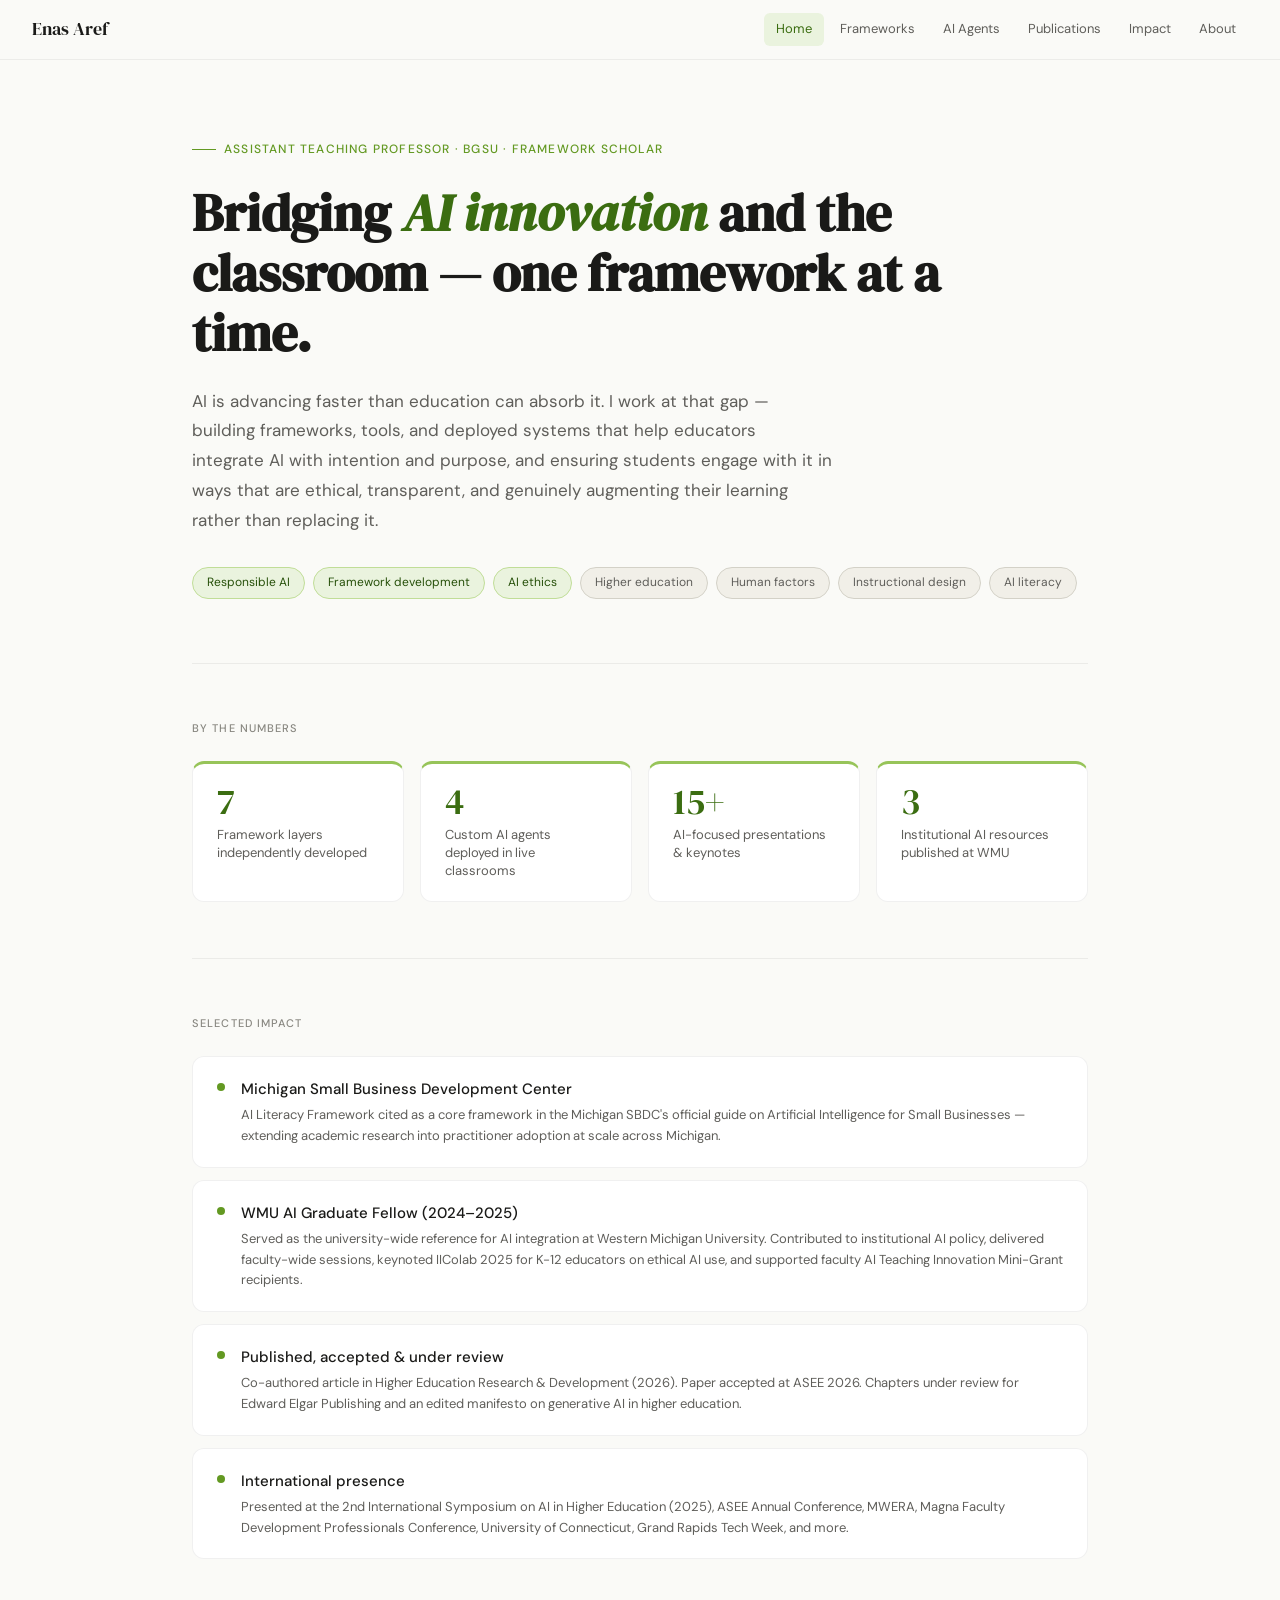
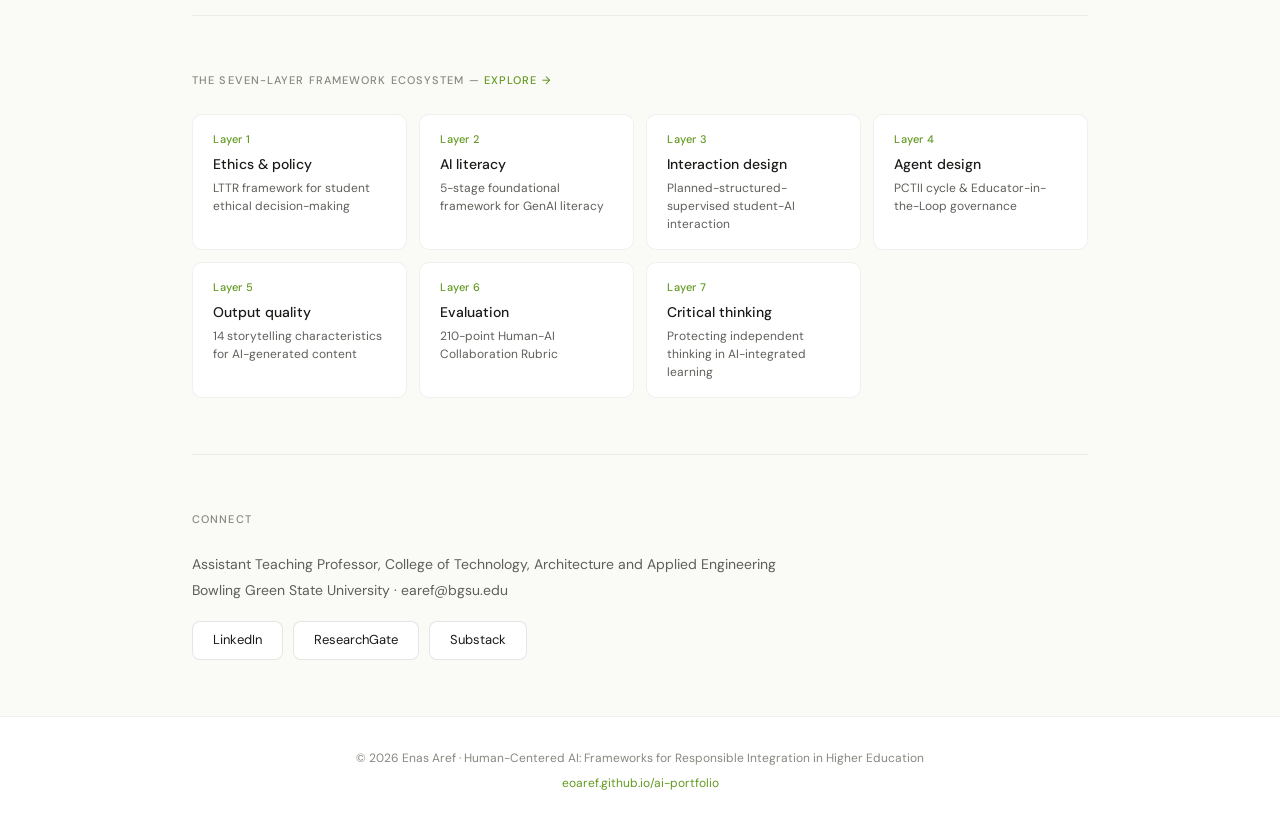
==== index.html @ 0cce931d "Add files via upload" ====
<!DOCTYPE html>
<html lang="en">
<head>
<meta charset="UTF-8">
<meta name="viewport" content="width=device-width, initial-scale=1.0">
<title>Enas Aref — Human-Centered AI in Higher Education</title>
<link href="https://fonts.googleapis.com/css2?family=DM+Serif+Display:ital@0;1&family=DM+Sans:wght@300;400;500&display=swap" rel="stylesheet">
<style>
  :root {
    --green-50: #EAF3DE;
    --green-100: #C0DD97;
    --green-200: #97C459;
    --green-400: #639922;
    --green-600: #3B6D11;
    --green-800: #27500A;
    --grey-50: #F1EFE8;
    --grey-100: #D3D1C7;
    --grey-200: #B4B2A9;
    --grey-400: #888780;
    --grey-600: #5F5E5A;
    --grey-800: #444441;
    --grey-900: #2C2C2A;
    --white: #ffffff;
    --off-white: #FAFAF7;
    --text-primary: #1a1a18;
    --text-secondary: #5F5E5A;
    --text-muted: #888780;
    --border: rgba(0,0,0,0.1);
    --border-light: rgba(0,0,0,0.06);
  }

  * { box-sizing: border-box; margin: 0; padding: 0; }

  html { scroll-behavior: smooth; }

  body {
    font-family: 'DM Sans', sans-serif;
    font-weight: 400;
    color: var(--text-primary);
    background: var(--off-white);
    line-height: 1.6;
  }

  /* ── NAV ── */
  nav {
    position: fixed; top: 0; left: 0; right: 0; z-index: 100;
    background: rgba(250,250,247,0.92);
    backdrop-filter: blur(12px);
    border-bottom: 1px solid var(--border-light);
    padding: 0 2rem;
    height: 60px;
    display: flex; align-items: center; justify-content: space-between;
  }
  .nav-brand { font-family: 'DM Serif Display', serif; font-size: 18px; color: var(--text-primary); text-decoration: none; }
  .nav-links { display: flex; gap: 0.25rem; }
  .nav-links a {
    font-size: 13px; font-weight: 400; color: var(--text-secondary);
    text-decoration: none; padding: 6px 12px; border-radius: 6px;
    transition: all 0.2s;
  }
  .nav-links a:hover, .nav-links a.active { color: var(--green-600); background: var(--green-50); }
  .nav-hamburger { display: none; cursor: pointer; flex-direction: column; gap: 4px; }
  .nav-hamburger span { width: 22px; height: 1.5px; background: var(--text-primary); transition: all 0.3s; }

  /* ── PAGE SYSTEM ── */
  .page { display: none; padding-top: 60px; min-height: 100vh; }
  .page.active { display: block; }
  .container { max-width: 960px; margin: 0 auto; padding: 0 2rem; }

  /* ── HOME ── */
  .hero {
    padding: 5rem 0 4rem;
    border-bottom: 1px solid var(--border-light);
  }
  .hero-eyebrow {
    font-size: 12px; font-weight: 500; letter-spacing: 0.1em;
    text-transform: uppercase; color: var(--green-400);
    margin-bottom: 1.5rem;
    display: flex; align-items: center; gap: 8px;
  }
  .hero-eyebrow::before {
    content: ''; display: block; width: 24px; height: 1px; background: var(--green-400);
  }
  .hero-title {
    font-family: 'DM Serif Display', serif;
    font-size: clamp(32px, 5vw, 52px);
    line-height: 1.15;
    color: var(--text-primary);
    max-width: 760px;
    margin-bottom: 1.5rem;
  }
  .hero-title em { font-style: italic; color: var(--green-600); }
  .hero-body {
    font-size: 17px; color: var(--text-secondary); line-height: 1.75;
    max-width: 640px; margin-bottom: 2rem;
  }
  .tag-row { display: flex; gap: 8px; flex-wrap: wrap; }
  .tag {
    font-size: 12px; padding: 5px 14px; border-radius: 20px;
    font-weight: 400;
  }
  .tag-green { background: var(--green-50); color: var(--green-800); border: 1px solid var(--green-100); }
  .tag-grey { background: var(--grey-50); color: var(--grey-600); border: 1px solid var(--grey-100); }

  /* Stats */
  .stats-section { padding: 3.5rem 0; border-bottom: 1px solid var(--border-light); }
  .section-label {
    font-size: 11px; font-weight: 500; letter-spacing: 0.1em;
    text-transform: uppercase; color: var(--text-muted); margin-bottom: 1.5rem;
  }
  .stat-grid { display: grid; grid-template-columns: repeat(4, 1fr); gap: 16px; }
  .stat-card {
    background: var(--white); border: 1px solid var(--border-light);
    border-radius: 12px; padding: 1.25rem 1.5rem;
    border-top: 3px solid var(--green-200);
  }
  .stat-num {
    font-family: 'DM Serif Display', serif;
    font-size: 36px; color: var(--green-600); line-height: 1; margin-bottom: 6px;
  }
  .stat-label { font-size: 13px; color: var(--text-secondary); line-height: 1.4; }

  /* Impact */
  .impact-section { padding: 3.5rem 0; border-bottom: 1px solid var(--border-light); }
  .impact-grid { display: flex; flex-direction: column; gap: 12px; }
  .impact-item {
    background: var(--white); border: 1px solid var(--border-light);
    border-radius: 12px; padding: 1.25rem 1.5rem;
    display: flex; gap: 16px; align-items: flex-start;
    transition: border-color 0.2s;
  }
  .impact-item:hover { border-color: var(--green-100); }
  .impact-marker {
    width: 8px; height: 8px; border-radius: 50%;
    background: var(--green-400); margin-top: 6px; flex-shrink: 0;
  }
  .impact-title { font-size: 15px; font-weight: 500; margin-bottom: 4px; }
  .impact-desc { font-size: 13px; color: var(--text-secondary); line-height: 1.6; }

  /* Seven layers preview */
  .layers-section { padding: 3.5rem 0; border-bottom: 1px solid var(--border-light); }
  .layers-grid { display: grid; grid-template-columns: repeat(auto-fit, minmax(180px, 1fr)); gap: 12px; }
  .layer-card {
    background: var(--white); border: 1px solid var(--border-light);
    border-radius: 10px; padding: 1rem 1.25rem;
    cursor: pointer; transition: all 0.2s;
  }
  .layer-card:hover { border-color: var(--green-200); background: var(--green-50); }
  .layer-num { font-size: 11px; font-weight: 500; color: var(--green-400); margin-bottom: 4px; letter-spacing: 0.05em; }
  .layer-name { font-size: 14px; font-weight: 500; color: var(--text-primary); margin-bottom: 4px; }
  .layer-desc { font-size: 12px; color: var(--text-secondary); line-height: 1.5; }

  /* Connect */
  .connect-section { padding: 3.5rem 0; }
  .connect-links { display: flex; gap: 10px; flex-wrap: wrap; margin-top: 1.25rem; }
  .connect-btn {
    font-size: 13px; padding: 8px 20px;
    border: 1px solid var(--border);
    border-radius: 8px; color: var(--text-primary);
    text-decoration: none; transition: all 0.2s;
    background: var(--white);
  }
  .connect-btn:hover { border-color: var(--green-400); color: var(--green-600); background: var(--green-50); }

  /* ── FRAMEWORKS ── */
  .page-header { padding: 4rem 0 3rem; border-bottom: 1px solid var(--border-light); }
  .page-header-eyebrow {
    font-size: 12px; font-weight: 500; letter-spacing: 0.1em;
    text-transform: uppercase; color: var(--green-400); margin-bottom: 1rem;
  }
  .page-header-title {
    font-family: 'DM Serif Display', serif;
    font-size: clamp(28px, 4vw, 42px); line-height: 1.2;
    max-width: 640px; margin-bottom: 1rem;
  }
  .page-header-body { font-size: 16px; color: var(--text-secondary); line-height: 1.7; max-width: 600px; }

  .framework-section { padding: 3rem 0; border-bottom: 1px solid var(--border-light); }
  .framework-title {
    font-family: 'DM Serif Display', serif;
    font-size: 24px; margin-bottom: 0.5rem; color: var(--text-primary);
  }
  .framework-subtitle { font-size: 13px; color: var(--green-400); font-weight: 500; margin-bottom: 1rem; letter-spacing: 0.05em; text-transform: uppercase; }
  .framework-body { font-size: 15px; color: var(--text-secondary); line-height: 1.75; margin-bottom: 1.5rem; max-width: 680px; }

  .lttr-grid { display: grid; grid-template-columns: repeat(4, 1fr); gap: 12px; margin: 1.5rem 0; }
  .lttr-card {
    background: var(--white); border: 1px solid var(--border-light);
    border-radius: 10px; padding: 1.25rem;
    border-top: 3px solid var(--green-200);
  }
  .lttr-letter { font-family: 'DM Serif Display', serif; font-size: 32px; color: var(--green-600); line-height: 1; margin-bottom: 6px; }
  .lttr-word { font-size: 14px; font-weight: 500; margin-bottom: 6px; }
  .lttr-desc { font-size: 12px; color: var(--text-secondary); line-height: 1.5; }

  .stages-list { display: flex; flex-direction: column; gap: 10px; margin: 1.5rem 0; }
  .stage-item {
    display: flex; gap: 16px; align-items: flex-start;
    padding: 1rem 1.25rem; background: var(--white);
    border: 1px solid var(--border-light); border-radius: 10px;
  }
  .stage-num {
    width: 28px; height: 28px; border-radius: 50%;
    background: var(--green-50); color: var(--green-600);
    font-size: 13px; font-weight: 500;
    display: flex; align-items: center; justify-content: center;
    flex-shrink: 0;
  }
  .stage-content { flex: 1; }
  .stage-name { font-size: 14px; font-weight: 500; margin-bottom: 3px; }
  .stage-desc { font-size: 13px; color: var(--text-secondary); line-height: 1.5; }

  .sez-box {
    background: var(--green-50); border: 1px solid var(--green-100);
    border-radius: 12px; padding: 1.5rem; margin: 1.5rem 0;
  }
  .sez-box p { font-size: 15px; color: var(--green-800); line-height: 1.7; }

  .pillars-grid { display: grid; grid-template-columns: repeat(auto-fit, minmax(200px, 1fr)); gap: 12px; margin: 1.5rem 0; }
  .pillar-card {
    background: var(--white); border: 1px solid var(--border-light);
    border-radius: 10px; padding: 1.25rem;
  }
  .pillar-num-badge {
    display: inline-block; font-size: 11px; font-weight: 500;
    background: var(--green-50); color: var(--green-600);
    padding: 3px 10px; border-radius: 20px; margin-bottom: 8px;
  }
  .pillar-name { font-size: 14px; font-weight: 500; margin-bottom: 4px; }
  .pillar-desc { font-size: 12px; color: var(--text-secondary); line-height: 1.5; }

  /* ── AI AGENTS ── */
  .agents-grid { display: flex; flex-direction: column; gap: 20px; padding: 3rem 0; }
  .agent-card {
    background: var(--white); border: 1px solid var(--border-light);
    border-radius: 16px; padding: 2rem;
    display: grid; grid-template-columns: 1fr 2fr; gap: 2rem;
    transition: border-color 0.2s;
  }
  .agent-card:hover { border-color: var(--green-200); }
  .agent-left { }
  .agent-icon {
    width: 52px; height: 52px; border-radius: 14px;
    background: var(--green-50); border: 1px solid var(--green-100);
    display: flex; align-items: center; justify-content: center;
    margin-bottom: 1rem;
    font-size: 22px;
  }
  .agent-name { font-family: 'DM Serif Display', serif; font-size: 20px; margin-bottom: 4px; }
  .agent-tag {
    display: inline-block; font-size: 11px; font-weight: 500;
    background: var(--green-50); color: var(--green-600);
    padding: 3px 10px; border-radius: 20px;
    border: 1px solid var(--green-100);
  }
  .agent-right { }
  .agent-purpose { font-size: 15px; color: var(--text-secondary); line-height: 1.7; margin-bottom: 1rem; }
  .agent-meta { display: flex; gap: 1.5rem; }
  .agent-meta-item { }
  .agent-meta-label { font-size: 11px; font-weight: 500; text-transform: uppercase; letter-spacing: 0.08em; color: var(--text-muted); margin-bottom: 2px; }
  .agent-meta-value { font-size: 13px; color: var(--text-primary); }

  /* ── PUBLICATIONS ── */
  .pub-section { padding: 2.5rem 0; border-bottom: 1px solid var(--border-light); }
  .pub-section-title {
    font-size: 13px; font-weight: 500; text-transform: uppercase;
    letter-spacing: 0.08em; color: var(--green-400); margin-bottom: 1.25rem;
    display: flex; align-items: center; gap: 8px;
  }
  .pub-section-title::after { content: ''; flex: 1; height: 1px; background: var(--border-light); }
  .pub-list { display: flex; flex-direction: column; gap: 14px; }
  .pub-item {
    background: var(--white); border: 1px solid var(--border-light);
    border-radius: 10px; padding: 1.25rem 1.5rem;
  }
  .pub-title { font-size: 15px; font-weight: 500; margin-bottom: 4px; color: var(--text-primary); }
  .pub-venue { font-size: 13px; color: var(--green-600); margin-bottom: 4px; }
  .pub-meta { font-size: 12px; color: var(--text-muted); }
  .pub-badge {
    display: inline-block; font-size: 11px; padding: 2px 8px;
    border-radius: 4px; margin-left: 8px; font-weight: 500;
  }
  .badge-published { background: var(--green-50); color: var(--green-600); }
  .badge-review { background: #FEF3C7; color: #92400E; }
  .badge-accepted { background: #DBEAFE; color: #1E40AF; }
  .badge-press { background: #F3E8FF; color: #6B21A8; }

  .pres-list { display: flex; flex-direction: column; gap: 10px; }
  .pres-item {
    padding: 1rem 1.25rem; background: var(--white);
    border: 1px solid var(--border-light); border-radius: 10px;
    display: flex; gap: 12px; align-items: flex-start;
  }
  .pres-year {
    font-size: 12px; font-weight: 500; color: var(--green-400);
    min-width: 36px; margin-top: 2px;
  }
  .pres-content { flex: 1; }
  .pres-title { font-size: 14px; font-weight: 500; margin-bottom: 2px; }
  .pres-venue { font-size: 12px; color: var(--text-muted); }
  .pres-type {
    display: inline-block; font-size: 10px; padding: 2px 6px;
    border-radius: 4px; background: var(--grey-50);
    color: var(--grey-600); margin-left: 6px; font-weight: 500;
    vertical-align: middle;
  }

  /* ── IMPACT ── */
  .impact-page-section { padding: 3rem 0; border-bottom: 1px solid var(--border-light); }
  .impact-highlight {
    background: var(--white); border: 1px solid var(--border-light);
    border-radius: 16px; padding: 2rem; margin-bottom: 1rem;
  }
  .impact-highlight-label {
    font-size: 11px; font-weight: 500; text-transform: uppercase;
    letter-spacing: 0.08em; color: var(--green-400); margin-bottom: 0.75rem;
  }
  .impact-highlight-title {
    font-family: 'DM Serif Display', serif; font-size: 22px; margin-bottom: 0.75rem;
  }
  .impact-highlight-body { font-size: 15px; color: var(--text-secondary); line-height: 1.7; }
  .resource-list { display: flex; flex-direction: column; gap: 10px; }
  .resource-item {
    padding: 1rem 1.25rem; background: var(--white);
    border: 1px solid var(--border-light); border-radius: 10px;
  }
  .resource-title { font-size: 14px; font-weight: 500; margin-bottom: 3px; }
  .resource-desc { font-size: 13px; color: var(--text-secondary); }
  .resource-link { font-size: 12px; color: var(--green-600); text-decoration: none; }
  .resource-link:hover { text-decoration: underline; }

  /* ── ABOUT ── */
  .about-grid { display: grid; grid-template-columns: 1fr 2fr; gap: 3rem; padding: 3rem 0; }
  .about-left { }
  .about-avatar {
    width: 120px; height: 120px; border-radius: 50%;
    background: var(--green-50); border: 2px solid var(--green-100);
    display: flex; align-items: center; justify-content: center;
    font-family: 'DM Serif Display', serif; font-size: 36px;
    color: var(--green-600); margin-bottom: 1.25rem;
  }
  .about-name { font-family: 'DM Serif Display', serif; font-size: 22px; margin-bottom: 4px; }
  .about-role { font-size: 13px; color: var(--text-secondary); line-height: 1.5; margin-bottom: 1rem; }
  .about-contact { display: flex; flex-direction: column; gap: 6px; }
  .about-contact a { font-size: 13px; color: var(--green-600); text-decoration: none; }
  .about-contact a:hover { text-decoration: underline; }
  .about-right { }
  .about-section-title {
    font-size: 13px; font-weight: 500; text-transform: uppercase;
    letter-spacing: 0.08em; color: var(--text-muted); margin-bottom: 0.75rem; margin-top: 1.5rem;
  }
  .about-section-title:first-child { margin-top: 0; }
  .about-body { font-size: 15px; color: var(--text-secondary); line-height: 1.75; margin-bottom: 0.75rem; }
  .cred-list { display: flex; flex-direction: column; gap: 8px; }
  .cred-item {
    display: flex; gap: 10px; padding: 0.75rem 1rem;
    background: var(--white); border: 1px solid var(--border-light);
    border-radius: 8px; align-items: center;
  }
  .cred-dot { width: 6px; height: 6px; border-radius: 50%; background: var(--green-400); flex-shrink: 0; }
  .cred-text { font-size: 13px; color: var(--text-primary); }

  /* ── FOOTER ── */
  footer {
    border-top: 1px solid var(--border-light);
    padding: 2rem;
    text-align: center;
    font-size: 12px; color: var(--text-muted);
    background: var(--white);
  }

  /* ── RESPONSIVE ── */
  @media (max-width: 768px) {
    .nav-links { display: none; }
    .nav-links.open { display: flex; flex-direction: column; position: fixed; top: 60px; left: 0; right: 0; background: var(--off-white); border-bottom: 1px solid var(--border); padding: 1rem; gap: 4px; z-index: 99; }
    .nav-hamburger { display: flex; }
    .stat-grid { grid-template-columns: repeat(2, 1fr); }
    .lttr-grid { grid-template-columns: repeat(2, 1fr); }
    .agent-card { grid-template-columns: 1fr; gap: 1rem; }
    .about-grid { grid-template-columns: 1fr; gap: 2rem; }
  }

  /* ── ANIMATIONS ── */
  @keyframes fadeUp {
    from { opacity: 0; transform: translateY(16px); }
    to { opacity: 1; transform: translateY(0); }
  }
  .page.active .container > * {
    animation: fadeUp 0.4s ease forwards;
  }
</style>
</head>
<body>

<nav>
  <a class="nav-brand" href="#" onclick="showPage('home')">Enas Aref</a>
  <div class="nav-links" id="navLinks">
    <a href="#" onclick="showPage('home')" class="active" id="nav-home">Home</a>
    <a href="#" onclick="showPage('frameworks')" id="nav-frameworks">Frameworks</a>
    <a href="#" onclick="showPage('agents')" id="nav-agents">AI Agents</a>
    <a href="#" onclick="showPage('publications')" id="nav-publications">Publications</a>
    <a href="#" onclick="showPage('impact')" id="nav-impact">Impact</a>
    <a href="#" onclick="showPage('about')" id="nav-about">About</a>
  </div>
  <div class="nav-hamburger" id="hamburger" onclick="toggleMenu()">
    <span></span><span></span><span></span>
  </div>
</nav>

<!-- ════════════════ HOME ════════════════ -->
<div class="page active" id="page-home">
  <div class="container">
    <div class="hero">
      <div class="hero-eyebrow">Assistant Teaching Professor · BGSU · Framework Scholar</div>
      <h1 class="hero-title">
        Bridging <em>AI innovation</em> and the classroom — one framework at a time.
      </h1>
      <p class="hero-body">AI is advancing faster than education can absorb it. I work at that gap — building frameworks, tools, and deployed systems that help educators integrate AI with intention and purpose, and ensuring students engage with it in ways that are ethical, transparent, and genuinely augmenting their learning rather than replacing it.</p>
      <div class="tag-row">
        <span class="tag tag-green">Responsible AI</span>
        <span class="tag tag-green">Framework development</span>
        <span class="tag tag-green">AI ethics</span>
        <span class="tag tag-grey">Higher education</span>
        <span class="tag tag-grey">Human factors</span>
        <span class="tag tag-grey">Instructional design</span>
        <span class="tag tag-grey">AI literacy</span>
      </div>
    </div>

    <div class="stats-section">
      <div class="section-label">By the numbers</div>
      <div class="stat-grid">
        <div class="stat-card">
          <div class="stat-num">7</div>
          <div class="stat-label">Framework layers independently developed</div>
        </div>
        <div class="stat-card">
          <div class="stat-num">4</div>
          <div class="stat-label">Custom AI agents deployed in live classrooms</div>
        </div>
        <div class="stat-card">
          <div class="stat-num">15+</div>
          <div class="stat-label">AI-focused presentations & keynotes</div>
        </div>
        <div class="stat-card">
          <div class="stat-num">3</div>
          <div class="stat-label">Institutional AI resources published at WMU</div>
        </div>
      </div>
    </div>

    <div class="impact-section">
      <div class="section-label">Selected impact</div>
      <div class="impact-grid">
        <div class="impact-item">
          <div class="impact-marker"></div>
          <div>
            <div class="impact-title">Michigan Small Business Development Center</div>
            <div class="impact-desc">AI Literacy Framework cited as a core framework in the Michigan SBDC's official guide on Artificial Intelligence for Small Businesses — extending academic research into practitioner adoption at scale across Michigan.</div>
          </div>
        </div>
        <div class="impact-item">
          <div class="impact-marker"></div>
          <div>
            <div class="impact-title">WMU AI Graduate Fellow (2024–2025)</div>
            <div class="impact-desc">Served as the university-wide reference for AI integration at Western Michigan University. Contributed to institutional AI policy, delivered faculty-wide sessions, keynoted IIColab 2025 for K-12 educators on ethical AI use, and supported faculty AI Teaching Innovation Mini-Grant recipients.</div>
          </div>
        </div>
        <div class="impact-item">
          <div class="impact-marker"></div>
          <div>
            <div class="impact-title">Published, accepted & under review</div>
            <div class="impact-desc">Co-authored article in Higher Education Research & Development (2026). Paper accepted at ASEE 2026. Chapters under review for Edward Elgar Publishing and an edited manifesto on generative AI in higher education.</div>
          </div>
        </div>
        <div class="impact-item">
          <div class="impact-marker"></div>
          <div>
            <div class="impact-title">International presence</div>
            <div class="impact-desc">Presented at the 2nd International Symposium on AI in Higher Education (2025), ASEE Annual Conference, MWERA, Magna Faculty Development Professionals Conference, University of Connecticut, Grand Rapids Tech Week, and more.</div>
          </div>
        </div>
      </div>
    </div>

    <div class="layers-section">
      <div class="section-label">The seven-layer framework ecosystem — <a href="#" onclick="showPage('frameworks')" style="color:var(--green-400);text-decoration:none;">explore →</a></div>
      <div class="layers-grid">
        <div class="layer-card" onclick="showPage('frameworks')">
          <div class="layer-num">Layer 1</div>
          <div class="layer-name">Ethics & policy</div>
          <div class="layer-desc">LTTR framework for student ethical decision-making</div>
        </div>
        <div class="layer-card" onclick="showPage('frameworks')">
          <div class="layer-num">Layer 2</div>
          <div class="layer-name">AI literacy</div>
          <div class="layer-desc">5-stage foundational framework for GenAI literacy</div>
        </div>
        <div class="layer-card" onclick="showPage('frameworks')">
          <div class="layer-num">Layer 3</div>
          <div class="layer-name">Interaction design</div>
          <div class="layer-desc">Planned-structured-supervised student-AI interaction</div>
        </div>
        <div class="layer-card" onclick="showPage('frameworks')">
          <div class="layer-num">Layer 4</div>
          <div class="layer-name">Agent design</div>
          <div class="layer-desc">PCTII cycle & Educator-in-the-Loop governance</div>
        </div>
        <div class="layer-card" onclick="showPage('frameworks')">
          <div class="layer-num">Layer 5</div>
          <div class="layer-name">Output quality</div>
          <div class="layer-desc">14 storytelling characteristics for AI-generated content</div>
        </div>
        <div class="layer-card" onclick="showPage('frameworks')">
          <div class="layer-num">Layer 6</div>
          <div class="layer-name">Evaluation</div>
          <div class="layer-desc">210-point Human-AI Collaboration Rubric</div>
        </div>
        <div class="layer-card" onclick="showPage('frameworks')">
          <div class="layer-num">Layer 7</div>
          <div class="layer-name">Critical thinking</div>
          <div class="layer-desc">Protecting independent thinking in AI-integrated learning</div>
        </div>
      </div>
    </div>

    <div class="connect-section">
      <div class="section-label">Connect</div>
      <p style="font-size:14px;color:var(--text-secondary);margin-bottom:0.25rem;">Assistant Teaching Professor, College of Technology, Architecture and Applied Engineering</p>
      <p style="font-size:14px;color:var(--text-secondary);margin-bottom:0.25rem;">Bowling Green State University · earef@bgsu.edu</p>
      <div class="connect-links">
        <a class="connect-btn" href="https://www.linkedin.com/in/phdindergo17/" target="_blank">LinkedIn</a>
        <a class="connect-btn" href="https://www.researchgate.net/profile/Enas-Aref" target="_blank">ResearchGate</a>
        <a class="connect-btn" href="https://enasaref.substack.com/" target="_blank">Substack</a>
      </div>
    </div>
  </div>
</div>

<!-- ════════════════ FRAMEWORKS ════════════════ -->
<div class="page" id="page-frameworks">
  <div class="container">
    <div class="page-header">
      <div class="page-header-eyebrow">Original framework development</div>
      <h1 class="page-header-title">A seven-layer ecosystem for human-centered AI in education</h1>
      <p class="page-header-body">Built independently over five years of teaching, research, and practice — each layer is classroom-tested, grounded in validated theory, and original in combination. Together they form a complete architecture for ethical, pedagogically sound AI integration.</p>
    </div>

    <div class="framework-section">
      <div class="framework-subtitle">Layer 1 — Ethics & policy</div>
      <div class="framework-title">The LTTR Framework</div>
      <p class="framework-body">A student-facing ethical decision-making framework embedded in course design. Originally TTR (Traceable, Transparent, Responsible); Literacy was added as the foundational element — students cannot act transparently, trace their process, or exercise responsibility without first being AI-literate.</p>
      <div class="lttr-grid">
        <div class="lttr-card">
          <div class="lttr-letter">L</div>
          <div class="lttr-word">Literate</div>
          <div class="lttr-desc">Recognize ethical dimensions before encountering pressure. Know policies, tools, prompting, evaluation, and citation.</div>
        </div>
        <div class="lttr-card">
          <div class="lttr-letter">T</div>
          <div class="lttr-word">Transparent</div>
          <div class="lttr-desc">Disclose AI use openly. Make decisions visible rather than implicit.</div>
        </div>
        <div class="lttr-card">
          <div class="lttr-letter">T</div>
          <div class="lttr-word">Traceable</div>
          <div class="lttr-desc">Document the learning process — drafts, prompts, reflections, process logs. Slow down decision-making.</div>
        </div>
        <div class="lttr-card">
          <div class="lttr-letter">R</div>
          <div class="lttr-word">Responsible</div>
          <div class="lttr-desc">Align AI use with learning purpose. Ask not whether you can use AI, but whether you should.</div>
        </div>
      </div>
    </div>

    <div class="framework-section">
      <div class="framework-subtitle">Layer 1 — Ethics & policy (continued)</div>
      <div class="framework-title">The Safe Ethical Zone (SEZ)</div>
      <p class="framework-body">A psychophysics-informed concept describing the dynamic space in which students operate ethically. Students are not consistently ethical or unethical actors — they function within a range shaped by pressure, ambiguity, cognitive load, and environmental stimuli.</p>
      <div class="sez-box">
        <p>Generative AI functions as a threshold-destabilizing force — compressing the distance between ethical intention and unethical action. The SEZ is not an excuse for misconduct. It is a diagnostic tool for designing better conditions. Students in the SEZ are often one stimulus away from crossing an ethical boundary.</p>
      </div>
    </div>

    <div class="framework-section">
      <div class="framework-subtitle">Layer 2 — AI literacy</div>
      <div class="framework-title">Foundational Framework for GenAI Literacy & Deployment</div>
      <p class="framework-body">A five-stage framework guiding students and educators from first access to full adoption. Adopted beyond academia — cited as a core framework in the Michigan Small Business Development Center's guide on AI for Small Businesses.</p>
      <div class="stages-list">
        <div class="stage-item"><div class="stage-num">1</div><div class="stage-content"><div class="stage-name">Access</div><div class="stage-desc">Assess equity, tool availability, and AI literacy baseline.</div></div></div>
        <div class="stage-item"><div class="stage-num">2</div><div class="stage-content"><div class="stage-name">Learn</div><div class="stage-desc">Guiding principles, ethics, policies, citation models, information security.</div></div></div>
        <div class="stage-item"><div class="stage-num">3</div><div class="stage-content"><div class="stage-name">Explore & Apply</div><div class="stage-desc">Define goal, create prompts, iterate with AI tool.</div></div></div>
        <div class="stage-item"><div class="stage-num">4</div><div class="stage-content"><div class="stage-name">Reflect</div><div class="stage-desc">Evaluate output against criteria, revisit ethical guidelines.</div></div></div>
        <div class="stage-item"><div class="stage-num">5</div><div class="stage-content"><div class="stage-name">Adopt</div><div class="stage-desc">Integrate output, report AI collaboration level.</div></div></div>
      </div>
    </div>

    <div class="framework-section">
      <div class="framework-subtitle">Layers 3–7 — Overview</div>
      <div class="framework-title">The complete ecosystem</div>
      <p class="framework-body">Beyond ethics and literacy, the ecosystem addresses every dimension of human-centered AI integration — from how students interact with AI, to how educators build agents, to how outputs are evaluated.</p>
      <div class="pillars-grid">
        <div class="pillar-card">
          <div class="pillar-num-badge">Layer 3</div>
          <div class="pillar-name">Interaction design</div>
          <div class="pillar-desc">Student-Driven and AI-Driven interaction models. Ask–Review–Reflect–Follow-up cycle. Planned-Structured-Supervised framework. Published as WMU institutional resources.</div>
        </div>
        <div class="pillar-card">
          <div class="pillar-num-badge">Layer 4</div>
          <div class="pillar-name">Agent design</div>
          <div class="pillar-desc">PCTII cycle (Prepare–Create–Test–Improve–Integrate). Educator-in-the-Loop (EITL) two-layer governance architecture. Practitioner-built, code-free, classroom-tested.</div>
        </div>
        <div class="pillar-card">
          <div class="pillar-num-badge">Layer 5</div>
          <div class="pillar-name">Output quality</div>
          <div class="pillar-desc">14 storytelling characteristics (10 primary, 4 secondary) for AI-generated instructional content. Structured intake interface constraining AI within pedagogical boundaries.</div>
        </div>
        <div class="pillar-card">
          <div class="pillar-num-badge">Layer 6</div>
          <div class="pillar-name">Evaluation</div>
          <div class="pillar-desc">Human-AI Collaboration Rubric — 210-point instrument measuring quality of human-AI interaction (110 human tasks, 100 AI tasks).</div>
        </div>
        <div class="pillar-card">
          <div class="pillar-num-badge">Layer 7</div>
          <div class="pillar-name">Critical thinking</div>
          <div class="pillar-desc">Strategies for preventing cognitive dependency and protecting independent thinking in AI-integrated learning environments.</div>
        </div>
      </div>
    </div>
  </div>
</div>

<!-- ════════════════ AI AGENTS ════════════════ -->
<div class="page" id="page-agents">
  <div class="container">
    <div class="page-header">
      <div class="page-header-eyebrow">Practitioner evidence</div>
      <h1 class="page-header-title">Deployed AI agents — built for real classrooms</h1>
      <p class="page-header-body">Each agent is practitioner-built, classroom-tested, and grounded in published frameworks. These are not prototypes — they are working tools used by real students and educators.</p>
    </div>

    <div class="agents-grid">
      <div class="agent-card">
        <div class="agent-left">
          <div class="agent-icon">⚙</div>
          <div class="agent-name">EM6000 GPT</div>
          <br>
          <span class="agent-tag">Simulation agent</span>
        </div>
        <div class="agent-right">
          <p class="agent-purpose">A management and organizational behavior simulation agent deployed in EM6000 at Western Michigan University. Guides students through complex team dynamics, conflict resolution scenarios, and management decision-making in a simulated environment — building skills that transfer to real workplace contexts.</p>
          <div class="agent-meta">
            <div class="agent-meta-item"><div class="agent-meta-label">Course</div><div class="agent-meta-value">EM6000 — Mgmt & Org Behavior</div></div>
            <div class="agent-meta-item"><div class="agent-meta-label">Framework</div><div class="agent-meta-value">PCTII cycle, EITL governance</div></div>
          </div>
        </div>
      </div>

      <div class="agent-card">
        <div class="agent-left">
          <div class="agent-icon">🗂</div>
          <div class="agent-name">Project Pal GPT</div>
          <br>
          <span class="agent-tag">Learning support agent</span>
        </div>
        <div class="agent-right">
          <p class="agent-purpose">A project-based learning support agent designed to scaffold student teamwork, conflict navigation, and project management tasks. Supports the LTTR framework by guiding students toward transparent, traceable AI use while keeping the human learning process at the center.</p>
          <div class="agent-meta">
            <div class="agent-meta-item"><div class="agent-meta-label">Course</div><div class="agent-meta-value">Project-based learning courses</div></div>
            <div class="agent-meta-item"><div class="agent-meta-label">Framework</div><div class="agent-meta-value">LTTR, PCTII cycle</div></div>
          </div>
        </div>
      </div>

      <div class="agent-card">
        <div class="agent-left">
          <div class="agent-icon">📐</div>
          <div class="agent-name">Fact-O-Fictionist GPT</div>
          <br>
          <span class="agent-tag">Content generation agent</span>
        </div>
        <div class="agent-right">
          <p class="agent-purpose">A story-driven engineering problem generator that contextualizes technical content through narrative. Uses a structured A–L intake checklist to constrain AI output within pedagogical boundaries — ensuring generated problems are educationally sound, contextually rich, and aligned with learning objectives. Underpins the accepted ASEE 2026 paper on story-driven AI-augmented instruction.</p>
          <div class="agent-meta">
            <div class="agent-meta-item"><div class="agent-meta-label">Application</div><div class="agent-meta-value">Engineering education</div></div>
            <div class="agent-meta-item"><div class="agent-meta-label">Framework</div><div class="agent-meta-value">14 storytelling characteristics, Layer 5</div></div>
          </div>
        </div>
      </div>

      <div class="agent-card">
        <div class="agent-left">
          <div class="agent-icon">🌱</div>
          <div class="agent-name">Pedagogy of Care GPT</div>
          <br>
          <span class="agent-tag">Educator support agent</span>
        </div>
        <div class="agent-right">
          <p class="agent-purpose">A trauma-informed pedagogy support agent developed to accompany the presentation "Pedagogy of Care: Teaching Through Grief, Trauma, and Vulnerability" at the Magna Faculty Development Professionals Conference (August 2025). Helps faculty developers and educators apply trauma-informed pedagogical principles in practice — bridging scholarship and classroom action with compassion at the center.</p>
          <div class="agent-meta">
            <div class="agent-meta-item"><div class="agent-meta-label">Venue</div><div class="agent-meta-value">Magna Faculty Dev. Conference 2025</div></div>
            <div class="agent-meta-item"><div class="agent-meta-label">Framework</div><div class="agent-meta-value">Trauma-informed design, care ethics</div></div>
          </div>
        </div>
      </div>
    </div>
  </div>
</div>

<!-- ════════════════ PUBLICATIONS ════════════════ -->
<div class="page" id="page-publications">
  <div class="container">
    <div class="page-header">
      <div class="page-header-eyebrow">Scholarship & dissemination</div>
      <h1 class="page-header-title">Publications & presentations</h1>
      <p class="page-header-body">A record of peer-reviewed scholarship, conference presentations, and institutional publications — all focused on human-centered, ethical AI integration in higher education.</p>
    </div>

    <div class="pub-section">
      <div class="pub-section-title">Published</div>
      <div class="pub-list">
        <div class="pub-item">
          <div class="pub-title">Teaching Through Grief, Designing for Care: Toward Trauma-Informed and Student-Centered Pedagogy <span class="pub-badge badge-published">Published</span></div>
          <div class="pub-venue">Higher Education Research & Development, 45(2), 366–373</div>
          <div class="pub-meta">Aref, E. & Paul, D. (2026) · DOI: 10.1080/07294360.2026.2617298</div>
        </div>
        <div class="pub-item">
          <div class="pub-title">Team Dynamics and Conflict Resolution: Integrating Gen AI in Project-Based Learning to Support Student Performance <span class="pub-badge badge-published">Published</span></div>
          <div class="pub-venue">2024 ASEE Annual Conference & Exposition, Portland, Oregon</div>
          <div class="pub-meta">Aref, E. (2024) · DOI: 10.18260/1-2--48074</div>
        </div>
        <div class="pub-item">
          <div class="pub-title">Empowering Engineering Educators: Build and Implement a Custom AI Assistant for Student Learning and Engagement <span class="pub-badge badge-published">Published</span></div>
          <div class="pub-venue">2025 ASEE North Central Section Conference, Marshall University, WV</div>
          <div class="pub-meta">Aref, E. (2025) · DOI: 10.13140/RG.2.2.33418.99522</div>
        </div>
      </div>
    </div>

    <div class="pub-section">
      <div class="pub-section-title">Accepted & under review</div>
      <div class="pub-list">
        <div class="pub-item">
          <div class="pub-title">Designing Story-Driven and AI-Augmented Instruction: A Pedagogical Approach to Contextualizing Engineering Education <span class="pub-badge badge-accepted">Accepted</span></div>
          <div class="pub-venue">ASEE 2026 Annual Conference</div>
          <div class="pub-meta">Aref, E., Aljabr, B., Aljasem, M., Kluse, C. (2026) · Work-in-progress paper</div>
        </div>
        <div class="pub-item">
          <div class="pub-title">Ethics by Design: From Compliance to Conscience <span class="pub-badge badge-review">Under review</span></div>
          <div class="pub-venue">Manifesto for Generative AI in Higher Education (edited collection)</div>
          <div class="pub-meta">Aref, E. (2026) · Chapter submitted March 2026</div>
        </div>
        <div class="pub-item">
          <div class="pub-title">AI Literacy in Higher Education: From Knowledge to Practice <span class="pub-badge badge-review">Under review</span></div>
          <div class="pub-venue">New AI Literacy in Education: People, Contexts, and AI (Edward Elgar Publishing)</div>
          <div class="pub-meta">Aref, E. (2026) · Book chapter</div>
        </div>
        <div class="pub-item">
          <div class="pub-title">A Usability-Pedagogy Integration Framework for Designing Custom AI Agents to Support Student Learning <span class="pub-badge badge-review">Under review</span></div>
          <div class="pub-venue">ASPIRE HFES 2026 Conference</div>
          <div class="pub-meta">Aref, E. (2026) · Extended abstract submitted February 2026</div>
        </div>
        <div class="pub-item">
          <div class="pub-title">A Structured Framework for Ethical Integration of Artificial Intelligence in Engineering Education <span class="pub-badge badge-review">Under review</span></div>
          <div class="pub-venue">ASEE 2026 Annual Conference</div>
          <div class="pub-meta">Aref, E. (2026)</div>
        </div>
      </div>
    </div>

    <div class="pub-section">
      <div class="pub-section-title">Institutional publications</div>
      <div class="pub-list">
        <div class="pub-item">
          <div class="pub-title">AI and Critical Thinking in Education</div>
          <div class="pub-venue">WMU Teaching & Learning Resources</div>
          <div class="pub-meta"><a href="https://wmich.edu/x/teaching-learning/teaching-resources/ai-critical-thinking" style="color:var(--green-400);" target="_blank">wmich.edu — view resource →</a></div>
        </div>
        <div class="pub-item">
          <div class="pub-title">Planned, Structured, Supervised: Student-AI Interaction</div>
          <div class="pub-venue">WMU Teaching & Learning Resources</div>
          <div class="pub-meta"><a href="https://wmich.edu/x/teaching-learning/teaching-resources/student-ai-interaction" style="color:var(--green-400);" target="_blank">wmich.edu — view resource →</a></div>
        </div>
        <div class="pub-item">
          <div class="pub-title">Implementation Guidance for AI-Restricted Courses</div>
          <div class="pub-venue">WMU Teaching & Learning Resources</div>
          <div class="pub-meta"><a href="https://wmich.edu/x/teaching-learning/teaching-resources/guidance-ai-restricted-courses" style="color:var(--green-400);" target="_blank">wmich.edu — view resource →</a></div>
        </div>
      </div>
    </div>

    <div class="pub-section">
      <div class="pub-section-title">Selected AI-focused presentations</div>
      <div class="pres-list">
        <div class="pres-item"><div class="pres-year">2025</div><div class="pres-content"><div class="pres-title">AI Literacy in Higher Education: From Knowledge to Practice <span class="pres-type">Presenter</span></div><div class="pres-venue">2nd International Symposium on Artificial Intelligence in Higher Education</div></div></div>
        <div class="pres-item"><div class="pres-year">2025</div><div class="pres-content"><div class="pres-title">Pedagogy of Care: Teaching Through Grief, Trauma, and Vulnerability <span class="pres-type">Presenter</span></div><div class="pres-venue">Magna Faculty Development Professionals Conference (virtual)</div></div></div>
        <div class="pres-item"><div class="pres-year">2025</div><div class="pres-content"><div class="pres-title">Supporting Students in the Ethical Use of AI <span class="pres-type">Keynote</span></div><div class="pres-venue">Instructional Innovation Colab 2025, WMUx — K-12 educators</div></div></div>
        <div class="pres-item"><div class="pres-year">2025</div><div class="pres-content"><div class="pres-title">AI in the Classroom: Promoting Learning via Intelligent Agents <span class="pres-type">Guest speaker</span></div><div class="pres-venue">University of Connecticut, Center for Excellence in Teaching and Learning</div></div></div>
        <div class="pres-item"><div class="pres-year">2025</div><div class="pres-content"><div class="pres-title">Teaching with AI: Designing Custom GPTs to Foster Critical Thinking <span class="pres-type">Guest speaker</span></div><div class="pres-venue">Bowling Green State University, College of Engineering and Innovation</div></div></div>
        <div class="pres-item"><div class="pres-year">2025</div><div class="pres-content"><div class="pres-title">Empowering Educators: Build and Implement a Custom AI Assistant <span class="pres-type">Workshop</span></div><div class="pres-venue">ASEE North Central Section Conference, Marshall University, WV</div></div></div>
        <div class="pres-item"><div class="pres-year">2024</div><div class="pres-content"><div class="pres-title">AI in Action: From Classroom to Real-World Applications <span class="pres-type">Panelist</span></div><div class="pres-venue">Grand Rapids Tech Week 2024</div></div></div>
        <div class="pres-item"><div class="pres-year">2024</div><div class="pres-content"><div class="pres-title">Team Dynamics and Conflict Resolution: Integrating Gen AI in Project-Based Learning <span class="pres-type">Paper</span></div><div class="pres-venue">ASEE Annual Conference, Portland, Oregon</div></div></div>
      </div>
    </div>
  </div>
</div>

<!-- ════════════════ IMPACT ════════════════ -->
<div class="page" id="page-impact">
  <div class="container">
    <div class="page-header">
      <div class="page-header-eyebrow">Real-world reach</div>
      <h1 class="page-header-title">Impact beyond the classroom</h1>
      <p class="page-header-body">Research that stays inside the academy is incomplete. These are the places my frameworks, tools, and teaching have traveled — from Michigan small businesses to K-12 educators to university policy.</p>
    </div>

    <div class="impact-page-section">
      <div class="section-label">Practitioner adoption</div>
      <div class="impact-highlight">
        <div class="impact-highlight-label">Michigan SBDC</div>
        <div class="impact-highlight-title">AI Literacy Framework adopted for small business education</div>
        <div class="impact-highlight-body">The Michigan Small Business Development Center — part of a national network supporting small business growth — cited my AI Literacy Framework as a core framework in their official guide on Artificial Intelligence for Small Businesses. This represents a direct bridge from academic framework development to practitioner adoption at scale: entrepreneurs and small business owners across Michigan are navigating AI using a framework developed and validated in higher education.</div>
      </div>
    </div>

    <div class="impact-page-section">
      <div class="section-label">Institutional leadership</div>
      <div class="impact-highlight">
        <div class="impact-highlight-label">WMU AI Graduate Fellow, 2024–2025</div>
        <div class="impact-highlight-title">University-wide AI integration reference</div>
        <div class="impact-highlight-body">As AI Graduate Fellow at WMUx, I served as the institutional reference point for AI integration at Western Michigan University. This included contributing to the development of university-wide AI policy by synthesizing current policies and research and providing structured feedback; delivering faculty development sessions across the university; providing one-on-one consultation to faculty implementing AI innovations; and facilitating group workshops supporting recipients of WMU's AI Teaching Innovation Mini-Grants — helping faculty design and pilot AI-integrated course innovations across disciplines.</div>
      </div>
    </div>

    <div class="impact-page-section">
      <div class="section-label">K-12 & community reach</div>
      <div class="impact-highlight">
        <div class="impact-highlight-label">IIColab 2025 Keynote</div>
        <div class="impact-highlight-title">Ethical AI use for K-12 educators</div>
        <div class="impact-highlight-body">Delivered the keynote address at the Instructional Innovation Colab (IIColab) 2025, hosted by WMUx and Kalamazoo Public Schools. The audience was K-12 educators navigating AI adoption in their schools — a population that rarely receives research-grounded guidance on responsible AI. The session focused on ethical AI use, practical integration strategies, and how to support students in developing healthy relationships with AI tools.</div>
      </div>
    </div>

    <div class="impact-page-section">
      <div class="section-label">WMU institutional resources</div>
      <div class="resource-list">
        <div class="resource-item">
          <div class="resource-title">AI and Critical Thinking in Education</div>
          <div class="resource-desc">Strategies for protecting independent thinking and preventing cognitive dependency in AI-integrated learning.</div>
          <a class="resource-link" href="https://wmich.edu/x/teaching-learning/teaching-resources/ai-critical-thinking" target="_blank">View at wmich.edu →</a>
        </div>
        <div class="resource-item">
          <div class="resource-title">Planned, Structured, Supervised: Student-AI Interaction</div>
          <div class="resource-desc">A framework for designing intentional student-AI interaction in courses — moving beyond unregulated use toward purposeful integration.</div>
          <a class="resource-link" href="https://wmich.edu/x/teaching-learning/teaching-resources/student-ai-interaction" target="_blank">View at wmich.edu →</a>
        </div>
        <div class="resource-item">
          <div class="resource-title">Implementation Guidance for AI-Restricted Courses</div>
          <div class="resource-desc">Practical guidance for faculty designing courses where AI use is limited — supporting clear expectations and ethical course design.</div>
          <a class="resource-link" href="https://wmich.edu/x/teaching-learning/teaching-resources/guidance-ai-restricted-courses" target="_blank">View at wmich.edu →</a>
        </div>
      </div>
    </div>
  </div>
</div>

<!-- ════════════════ ABOUT ════════════════ -->
<div class="page" id="page-about">
  <div class="container">
    <div class="about-grid">
      <div class="about-left">
        <div class="about-avatar">EA</div>
        <div class="about-name">Enas Aref</div>
        <div class="about-role">Assistant Teaching Professor<br>College of Technology, Architecture and Applied Engineering<br>Bowling Green State University</div>
        <div class="about-contact">
          <a href="mailto:earef@bgsu.edu">earef@bgsu.edu</a>
          <a href="https://www.linkedin.com/in/phdindergo17/" target="_blank">LinkedIn</a>
          <a href="https://www.researchgate.net/profile/Enas-Aref" target="_blank">ResearchGate</a>
          <a href="https://enasaref.substack.com/" target="_blank">Substack</a>
        </div>
      </div>
      <div class="about-right">
        <div class="about-section-title">Scholarly identity</div>
        <p class="about-body">I am a human-centered framework scholar working at the intersection of human factors, educational psychology, instructional design, and AI ethics. My core through-line: I build protective design systems for people inside institutions not designed with their full humanity in mind.</p>
        <p class="about-body">I do not just describe problems — I build frameworks, tools, and deployed artifacts that solve them. Over five years of independent work, without a research mentor, I have developed a seven-layer framework ecosystem for ethical AI integration in higher education — while completing a PhD and beginning a faculty position.</p>

        <div class="about-section-title">Research streams</div>
        <p class="about-body">Stream 1 — AI-Integrated Education: Building human-centered frameworks for ethical, pedagogically sound AI integration in higher education. Seven layers of original framework development, three deployed AI agents, and a publication record spanning peer-reviewed journals, conference proceedings, and institutional resources.</p>
        <p class="about-body">Stream 2 — PhD Research in Ergonomics (WMU, ABD): Using machine learning and computer vision to classify hand movements in repetitive motion tasks to capture how fatigue develops. Interdisciplinary, multi-layered, and methodologically sophisticated.</p>

        <div class="about-section-title">Credentials & roles</div>
        <div class="cred-list">
          <div class="cred-item"><div class="cred-dot"></div><div class="cred-text">ABD, Interdisciplinary PhD in Engineering — Ergonomics, ML, Computer Vision · Western Michigan University</div></div>
          <div class="cred-item"><div class="cred-dot"></div><div class="cred-text">MS Project Management (MPM) · Keller Graduate School of Management</div></div>
          <div class="cred-item"><div class="cred-dot"></div><div class="cred-text">Adult Education Professional (AEP)</div></div>
          <div class="cred-item"><div class="cred-dot"></div><div class="cred-text">Associate Ergonomics Professional (AEP) · BCPE</div></div>
          <div class="cred-item"><div class="cred-dot"></div><div class="cred-text">AI Graduate Fellow (2024–2025) · WMUx, Western Michigan University</div></div>
          <div class="cred-item"><div class="cred-dot"></div><div class="cred-text">All University Graduate Teaching Effectiveness Award · WMU, 2024–2025</div></div>
          <div class="cred-item"><div class="cred-dot"></div><div class="cred-text">BS Mechanical Engineering · Ain Shams University, Cairo, Egypt</div></div>
        </div>

        <div class="about-section-title">Teaching at BGSU</div>
        <p class="about-body">Courses include Engineering Management (IEE 3010 / TECH 4400), Supervisory Practices in Technological Settings (TECH 4000), Seminar in Management and Technology (TECH 4500), Information Policy Analysis (TECH 4220), and Technological Forecasting (TECH 4210). Teaching philosophy: student-centered, trauma-informed, AI-integrated with ethical boundaries.</p>
      </div>
    </div>
  </div>
</div>

<footer>
  <p>© 2026 Enas Aref · Human-Centered AI: Frameworks for Responsible Integration in Higher Education</p>
  <p style="margin-top:6px;"><a href="https://eoaref.github.io/ai-portfolio" style="color:var(--green-400);text-decoration:none;">eoaref.github.io/ai-portfolio</a></p>
</footer>

<script>
  function showPage(id) {
    document.querySelectorAll('.page').forEach(p => p.classList.remove('active'));
    document.querySelectorAll('.nav-links a').forEach(a => a.classList.remove('active'));
    document.getElementById('page-' + id).classList.add('active');
    document.getElementById('nav-' + id).classList.add('active');
    window.scrollTo(0, 0);
    // close mobile menu
    document.getElementById('navLinks').classList.remove('open');
  }

  function toggleMenu() {
    document.getElementById('navLinks').classList.toggle('open');
  }

  // Close menu on outside click
  document.addEventListener('click', function(e) {
    if (!e.target.closest('nav')) {
      document.getElementById('navLinks').classList.remove('open');
    }
  });
</script>
</body>
</html>
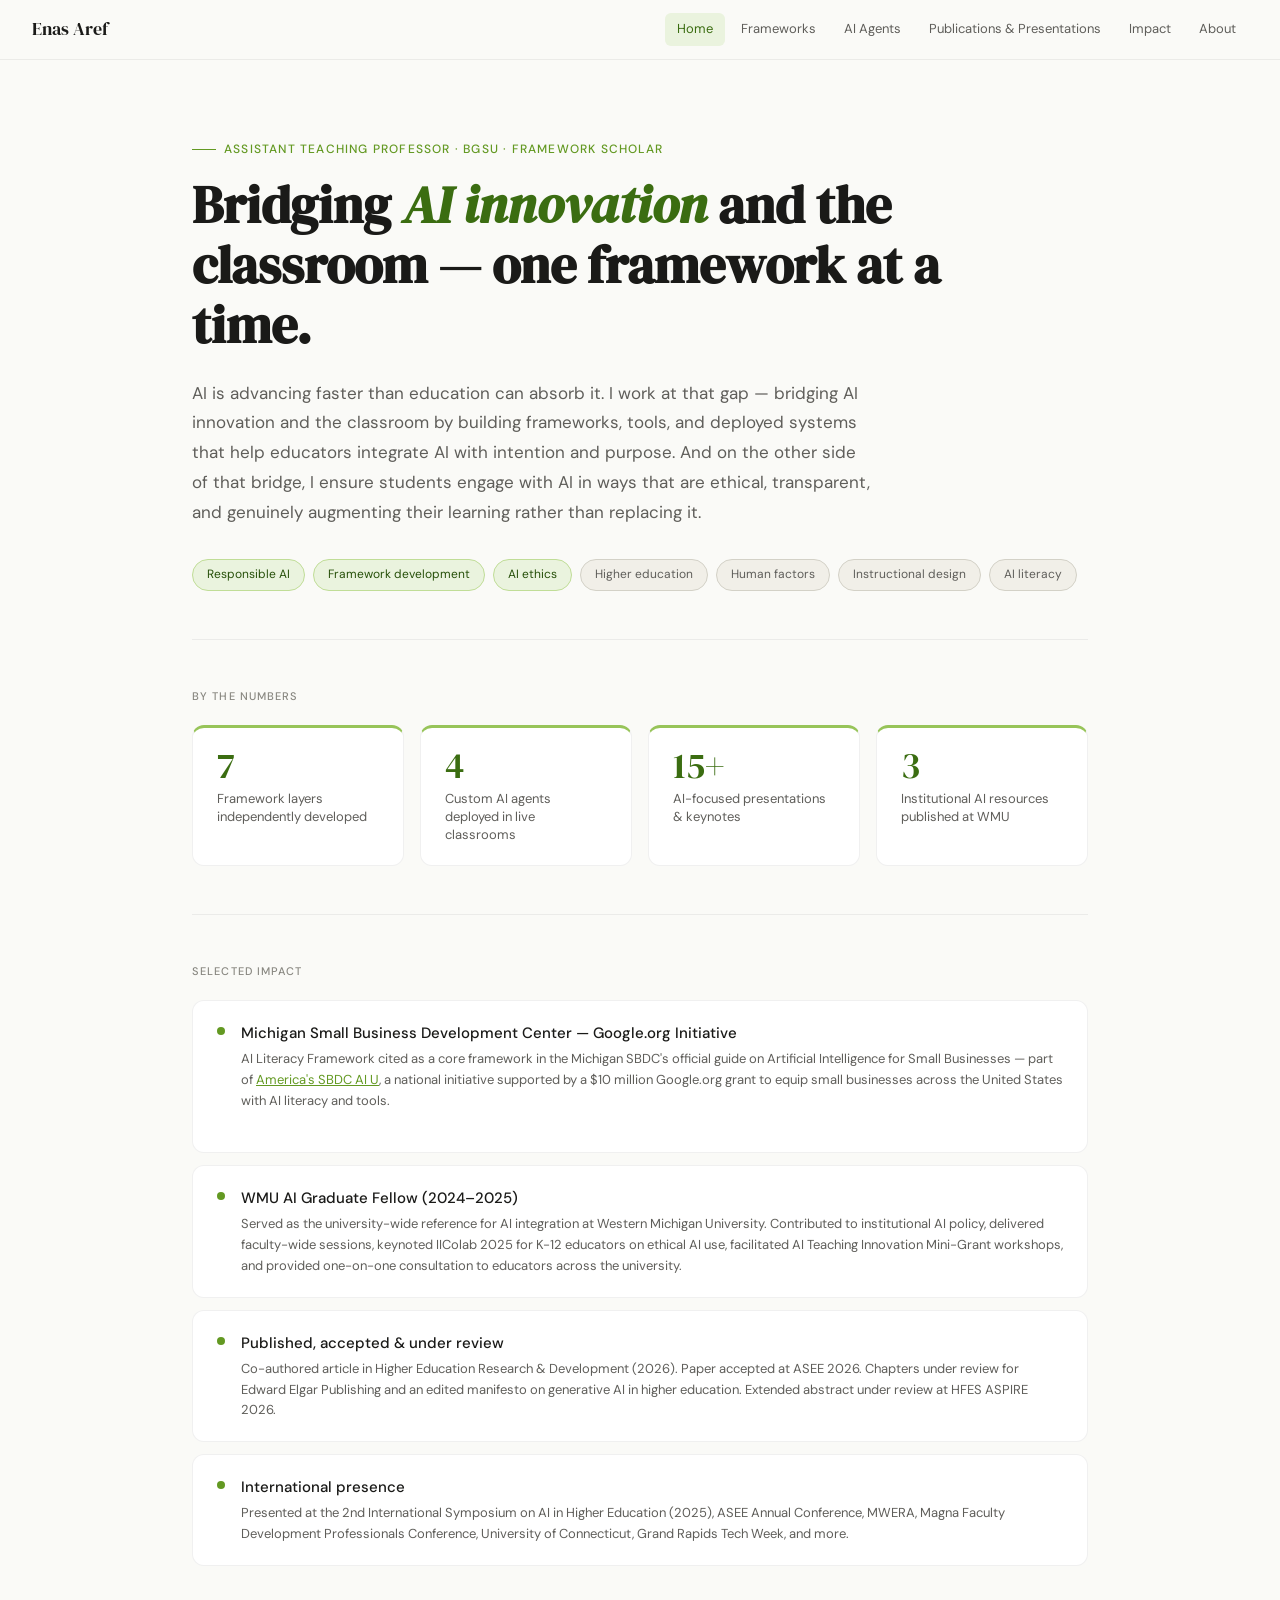
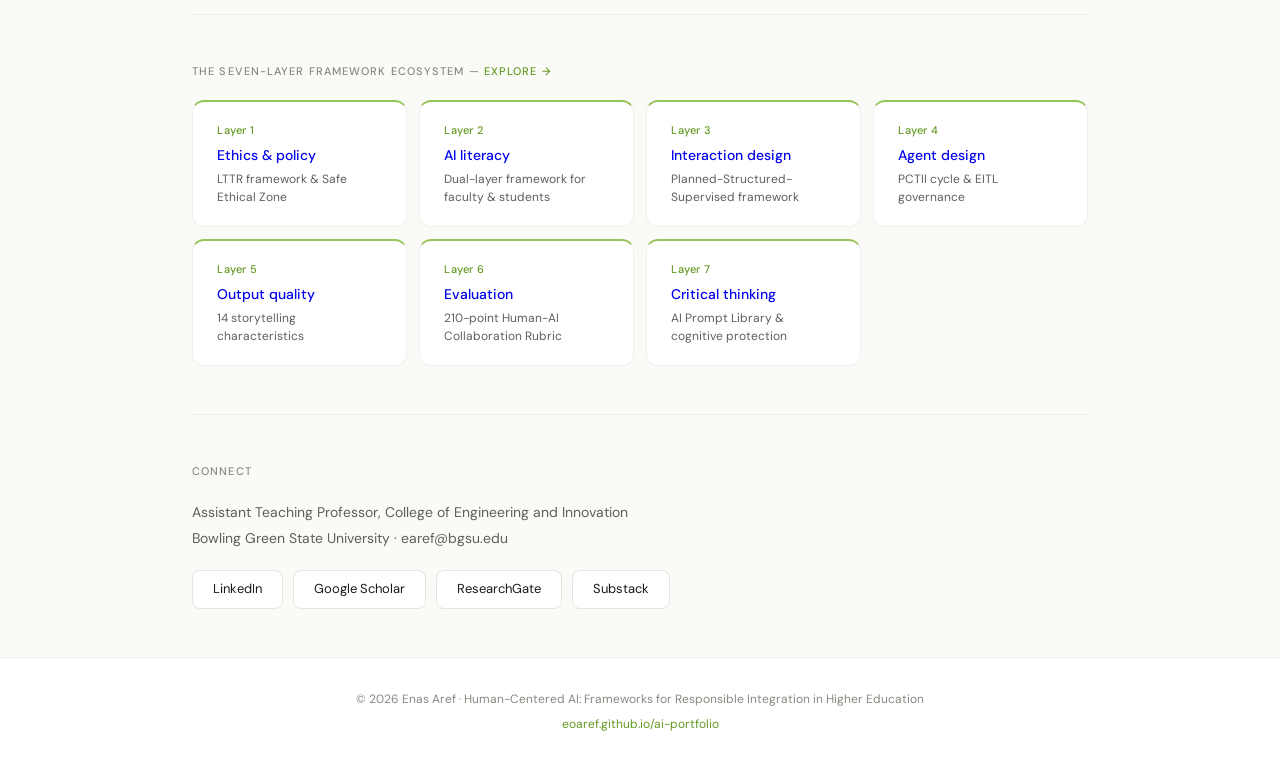
==== commit 0f37f86d: "Add files via upload" ====
--- a/index.html
+++ b/index.html
@@ -4,418 +4,37 @@
 <meta charset="UTF-8">
 <meta name="viewport" content="width=device-width, initial-scale=1.0">
 <title>Enas Aref — Human-Centered AI in Higher Education</title>
-<link href="https://fonts.googleapis.com/css2?family=DM+Serif+Display:ital@0;1&family=DM+Sans:wght@300;400;500&display=swap" rel="stylesheet">
-<style>
-  :root {
-    --green-50: #EAF3DE;
-    --green-100: #C0DD97;
-    --green-200: #97C459;
-    --green-400: #639922;
-    --green-600: #3B6D11;
-    --green-800: #27500A;
-    --grey-50: #F1EFE8;
-    --grey-100: #D3D1C7;
-    --grey-200: #B4B2A9;
-    --grey-400: #888780;
-    --grey-600: #5F5E5A;
-    --grey-800: #444441;
-    --grey-900: #2C2C2A;
-    --white: #ffffff;
-    --off-white: #FAFAF7;
-    --text-primary: #1a1a18;
-    --text-secondary: #5F5E5A;
-    --text-muted: #888780;
-    --border: rgba(0,0,0,0.1);
-    --border-light: rgba(0,0,0,0.06);
-  }
-
-  * { box-sizing: border-box; margin: 0; padding: 0; }
-
-  html { scroll-behavior: smooth; }
-
-  body {
-    font-family: 'DM Sans', sans-serif;
-    font-weight: 400;
-    color: var(--text-primary);
-    background: var(--off-white);
-    line-height: 1.6;
-  }
-
-  /* ── NAV ── */
-  nav {
-    position: fixed; top: 0; left: 0; right: 0; z-index: 100;
-    background: rgba(250,250,247,0.92);
-    backdrop-filter: blur(12px);
-    border-bottom: 1px solid var(--border-light);
-    padding: 0 2rem;
-    height: 60px;
-    display: flex; align-items: center; justify-content: space-between;
-  }
-  .nav-brand { font-family: 'DM Serif Display', serif; font-size: 18px; color: var(--text-primary); text-decoration: none; }
-  .nav-links { display: flex; gap: 0.25rem; }
-  .nav-links a {
-    font-size: 13px; font-weight: 400; color: var(--text-secondary);
-    text-decoration: none; padding: 6px 12px; border-radius: 6px;
-    transition: all 0.2s;
-  }
-  .nav-links a:hover, .nav-links a.active { color: var(--green-600); background: var(--green-50); }
-  .nav-hamburger { display: none; cursor: pointer; flex-direction: column; gap: 4px; }
-  .nav-hamburger span { width: 22px; height: 1.5px; background: var(--text-primary); transition: all 0.3s; }
-
-  /* ── PAGE SYSTEM ── */
-  .page { display: none; padding-top: 60px; min-height: 100vh; }
-  .page.active { display: block; }
-  .container { max-width: 960px; margin: 0 auto; padding: 0 2rem; }
-
-  /* ── HOME ── */
-  .hero {
-    padding: 5rem 0 4rem;
-    border-bottom: 1px solid var(--border-light);
-  }
-  .hero-eyebrow {
-    font-size: 12px; font-weight: 500; letter-spacing: 0.1em;
-    text-transform: uppercase; color: var(--green-400);
-    margin-bottom: 1.5rem;
-    display: flex; align-items: center; gap: 8px;
-  }
-  .hero-eyebrow::before {
-    content: ''; display: block; width: 24px; height: 1px; background: var(--green-400);
-  }
-  .hero-title {
-    font-family: 'DM Serif Display', serif;
-    font-size: clamp(32px, 5vw, 52px);
-    line-height: 1.15;
-    color: var(--text-primary);
-    max-width: 760px;
-    margin-bottom: 1.5rem;
-  }
-  .hero-title em { font-style: italic; color: var(--green-600); }
-  .hero-body {
-    font-size: 17px; color: var(--text-secondary); line-height: 1.75;
-    max-width: 640px; margin-bottom: 2rem;
-  }
-  .tag-row { display: flex; gap: 8px; flex-wrap: wrap; }
-  .tag {
-    font-size: 12px; padding: 5px 14px; border-radius: 20px;
-    font-weight: 400;
-  }
-  .tag-green { background: var(--green-50); color: var(--green-800); border: 1px solid var(--green-100); }
-  .tag-grey { background: var(--grey-50); color: var(--grey-600); border: 1px solid var(--grey-100); }
-
-  /* Stats */
-  .stats-section { padding: 3.5rem 0; border-bottom: 1px solid var(--border-light); }
-  .section-label {
-    font-size: 11px; font-weight: 500; letter-spacing: 0.1em;
-    text-transform: uppercase; color: var(--text-muted); margin-bottom: 1.5rem;
-  }
-  .stat-grid { display: grid; grid-template-columns: repeat(4, 1fr); gap: 16px; }
-  .stat-card {
-    background: var(--white); border: 1px solid var(--border-light);
-    border-radius: 12px; padding: 1.25rem 1.5rem;
-    border-top: 3px solid var(--green-200);
-  }
-  .stat-num {
-    font-family: 'DM Serif Display', serif;
-    font-size: 36px; color: var(--green-600); line-height: 1; margin-bottom: 6px;
-  }
-  .stat-label { font-size: 13px; color: var(--text-secondary); line-height: 1.4; }
-
-  /* Impact */
-  .impact-section { padding: 3.5rem 0; border-bottom: 1px solid var(--border-light); }
-  .impact-grid { display: flex; flex-direction: column; gap: 12px; }
-  .impact-item {
-    background: var(--white); border: 1px solid var(--border-light);
-    border-radius: 12px; padding: 1.25rem 1.5rem;
-    display: flex; gap: 16px; align-items: flex-start;
-    transition: border-color 0.2s;
-  }
-  .impact-item:hover { border-color: var(--green-100); }
-  .impact-marker {
-    width: 8px; height: 8px; border-radius: 50%;
-    background: var(--green-400); margin-top: 6px; flex-shrink: 0;
-  }
-  .impact-title { font-size: 15px; font-weight: 500; margin-bottom: 4px; }
-  .impact-desc { font-size: 13px; color: var(--text-secondary); line-height: 1.6; }
-
-  /* Seven layers preview */
-  .layers-section { padding: 3.5rem 0; border-bottom: 1px solid var(--border-light); }
-  .layers-grid { display: grid; grid-template-columns: repeat(auto-fit, minmax(180px, 1fr)); gap: 12px; }
-  .layer-card {
-    background: var(--white); border: 1px solid var(--border-light);
-    border-radius: 10px; padding: 1rem 1.25rem;
-    cursor: pointer; transition: all 0.2s;
-  }
-  .layer-card:hover { border-color: var(--green-200); background: var(--green-50); }
-  .layer-num { font-size: 11px; font-weight: 500; color: var(--green-400); margin-bottom: 4px; letter-spacing: 0.05em; }
-  .layer-name { font-size: 14px; font-weight: 500; color: var(--text-primary); margin-bottom: 4px; }
-  .layer-desc { font-size: 12px; color: var(--text-secondary); line-height: 1.5; }
-
-  /* Connect */
-  .connect-section { padding: 3.5rem 0; }
-  .connect-links { display: flex; gap: 10px; flex-wrap: wrap; margin-top: 1.25rem; }
-  .connect-btn {
-    font-size: 13px; padding: 8px 20px;
-    border: 1px solid var(--border);
-    border-radius: 8px; color: var(--text-primary);
-    text-decoration: none; transition: all 0.2s;
-    background: var(--white);
-  }
-  .connect-btn:hover { border-color: var(--green-400); color: var(--green-600); background: var(--green-50); }
-
-  /* ── FRAMEWORKS ── */
-  .page-header { padding: 4rem 0 3rem; border-bottom: 1px solid var(--border-light); }
-  .page-header-eyebrow {
-    font-size: 12px; font-weight: 500; letter-spacing: 0.1em;
-    text-transform: uppercase; color: var(--green-400); margin-bottom: 1rem;
-  }
-  .page-header-title {
-    font-family: 'DM Serif Display', serif;
-    font-size: clamp(28px, 4vw, 42px); line-height: 1.2;
-    max-width: 640px; margin-bottom: 1rem;
-  }
-  .page-header-body { font-size: 16px; color: var(--text-secondary); line-height: 1.7; max-width: 600px; }
-
-  .framework-section { padding: 3rem 0; border-bottom: 1px solid var(--border-light); }
-  .framework-title {
-    font-family: 'DM Serif Display', serif;
-    font-size: 24px; margin-bottom: 0.5rem; color: var(--text-primary);
-  }
-  .framework-subtitle { font-size: 13px; color: var(--green-400); font-weight: 500; margin-bottom: 1rem; letter-spacing: 0.05em; text-transform: uppercase; }
-  .framework-body { font-size: 15px; color: var(--text-secondary); line-height: 1.75; margin-bottom: 1.5rem; max-width: 680px; }
-
-  .lttr-grid { display: grid; grid-template-columns: repeat(4, 1fr); gap: 12px; margin: 1.5rem 0; }
-  .lttr-card {
-    background: var(--white); border: 1px solid var(--border-light);
-    border-radius: 10px; padding: 1.25rem;
-    border-top: 3px solid var(--green-200);
-  }
-  .lttr-letter { font-family: 'DM Serif Display', serif; font-size: 32px; color: var(--green-600); line-height: 1; margin-bottom: 6px; }
-  .lttr-word { font-size: 14px; font-weight: 500; margin-bottom: 6px; }
-  .lttr-desc { font-size: 12px; color: var(--text-secondary); line-height: 1.5; }
-
-  .stages-list { display: flex; flex-direction: column; gap: 10px; margin: 1.5rem 0; }
-  .stage-item {
-    display: flex; gap: 16px; align-items: flex-start;
-    padding: 1rem 1.25rem; background: var(--white);
-    border: 1px solid var(--border-light); border-radius: 10px;
-  }
-  .stage-num {
-    width: 28px; height: 28px; border-radius: 50%;
-    background: var(--green-50); color: var(--green-600);
-    font-size: 13px; font-weight: 500;
-    display: flex; align-items: center; justify-content: center;
-    flex-shrink: 0;
-  }
-  .stage-content { flex: 1; }
-  .stage-name { font-size: 14px; font-weight: 500; margin-bottom: 3px; }
-  .stage-desc { font-size: 13px; color: var(--text-secondary); line-height: 1.5; }
-
-  .sez-box {
-    background: var(--green-50); border: 1px solid var(--green-100);
-    border-radius: 12px; padding: 1.5rem; margin: 1.5rem 0;
-  }
-  .sez-box p { font-size: 15px; color: var(--green-800); line-height: 1.7; }
-
-  .pillars-grid { display: grid; grid-template-columns: repeat(auto-fit, minmax(200px, 1fr)); gap: 12px; margin: 1.5rem 0; }
-  .pillar-card {
-    background: var(--white); border: 1px solid var(--border-light);
-    border-radius: 10px; padding: 1.25rem;
-  }
-  .pillar-num-badge {
-    display: inline-block; font-size: 11px; font-weight: 500;
-    background: var(--green-50); color: var(--green-600);
-    padding: 3px 10px; border-radius: 20px; margin-bottom: 8px;
-  }
-  .pillar-name { font-size: 14px; font-weight: 500; margin-bottom: 4px; }
-  .pillar-desc { font-size: 12px; color: var(--text-secondary); line-height: 1.5; }
-
-  /* ── AI AGENTS ── */
-  .agents-grid { display: flex; flex-direction: column; gap: 20px; padding: 3rem 0; }
-  .agent-card {
-    background: var(--white); border: 1px solid var(--border-light);
-    border-radius: 16px; padding: 2rem;
-    display: grid; grid-template-columns: 1fr 2fr; gap: 2rem;
-    transition: border-color 0.2s;
-  }
-  .agent-card:hover { border-color: var(--green-200); }
-  .agent-left { }
-  .agent-icon {
-    width: 52px; height: 52px; border-radius: 14px;
-    background: var(--green-50); border: 1px solid var(--green-100);
-    display: flex; align-items: center; justify-content: center;
-    margin-bottom: 1rem;
-    font-size: 22px;
-  }
-  .agent-name { font-family: 'DM Serif Display', serif; font-size: 20px; margin-bottom: 4px; }
-  .agent-tag {
-    display: inline-block; font-size: 11px; font-weight: 500;
-    background: var(--green-50); color: var(--green-600);
-    padding: 3px 10px; border-radius: 20px;
-    border: 1px solid var(--green-100);
-  }
-  .agent-right { }
-  .agent-purpose { font-size: 15px; color: var(--text-secondary); line-height: 1.7; margin-bottom: 1rem; }
-  .agent-meta { display: flex; gap: 1.5rem; }
-  .agent-meta-item { }
-  .agent-meta-label { font-size: 11px; font-weight: 500; text-transform: uppercase; letter-spacing: 0.08em; color: var(--text-muted); margin-bottom: 2px; }
-  .agent-meta-value { font-size: 13px; color: var(--text-primary); }
-
-  /* ── PUBLICATIONS ── */
-  .pub-section { padding: 2.5rem 0; border-bottom: 1px solid var(--border-light); }
-  .pub-section-title {
-    font-size: 13px; font-weight: 500; text-transform: uppercase;
-    letter-spacing: 0.08em; color: var(--green-400); margin-bottom: 1.25rem;
-    display: flex; align-items: center; gap: 8px;
-  }
-  .pub-section-title::after { content: ''; flex: 1; height: 1px; background: var(--border-light); }
-  .pub-list { display: flex; flex-direction: column; gap: 14px; }
-  .pub-item {
-    background: var(--white); border: 1px solid var(--border-light);
-    border-radius: 10px; padding: 1.25rem 1.5rem;
-  }
-  .pub-title { font-size: 15px; font-weight: 500; margin-bottom: 4px; color: var(--text-primary); }
-  .pub-venue { font-size: 13px; color: var(--green-600); margin-bottom: 4px; }
-  .pub-meta { font-size: 12px; color: var(--text-muted); }
-  .pub-badge {
-    display: inline-block; font-size: 11px; padding: 2px 8px;
-    border-radius: 4px; margin-left: 8px; font-weight: 500;
-  }
-  .badge-published { background: var(--green-50); color: var(--green-600); }
-  .badge-review { background: #FEF3C7; color: #92400E; }
-  .badge-accepted { background: #DBEAFE; color: #1E40AF; }
-  .badge-press { background: #F3E8FF; color: #6B21A8; }
-
-  .pres-list { display: flex; flex-direction: column; gap: 10px; }
-  .pres-item {
-    padding: 1rem 1.25rem; background: var(--white);
-    border: 1px solid var(--border-light); border-radius: 10px;
-    display: flex; gap: 12px; align-items: flex-start;
-  }
-  .pres-year {
-    font-size: 12px; font-weight: 500; color: var(--green-400);
-    min-width: 36px; margin-top: 2px;
-  }
-  .pres-content { flex: 1; }
-  .pres-title { font-size: 14px; font-weight: 500; margin-bottom: 2px; }
-  .pres-venue { font-size: 12px; color: var(--text-muted); }
-  .pres-type {
-    display: inline-block; font-size: 10px; padding: 2px 6px;
-    border-radius: 4px; background: var(--grey-50);
-    color: var(--grey-600); margin-left: 6px; font-weight: 500;
-    vertical-align: middle;
-  }
-
-  /* ── IMPACT ── */
-  .impact-page-section { padding: 3rem 0; border-bottom: 1px solid var(--border-light); }
-  .impact-highlight {
-    background: var(--white); border: 1px solid var(--border-light);
-    border-radius: 16px; padding: 2rem; margin-bottom: 1rem;
-  }
-  .impact-highlight-label {
-    font-size: 11px; font-weight: 500; text-transform: uppercase;
-    letter-spacing: 0.08em; color: var(--green-400); margin-bottom: 0.75rem;
-  }
-  .impact-highlight-title {
-    font-family: 'DM Serif Display', serif; font-size: 22px; margin-bottom: 0.75rem;
-  }
-  .impact-highlight-body { font-size: 15px; color: var(--text-secondary); line-height: 1.7; }
-  .resource-list { display: flex; flex-direction: column; gap: 10px; }
-  .resource-item {
-    padding: 1rem 1.25rem; background: var(--white);
-    border: 1px solid var(--border-light); border-radius: 10px;
-  }
-  .resource-title { font-size: 14px; font-weight: 500; margin-bottom: 3px; }
-  .resource-desc { font-size: 13px; color: var(--text-secondary); }
-  .resource-link { font-size: 12px; color: var(--green-600); text-decoration: none; }
-  .resource-link:hover { text-decoration: underline; }
-
-  /* ── ABOUT ── */
-  .about-grid { display: grid; grid-template-columns: 1fr 2fr; gap: 3rem; padding: 3rem 0; }
-  .about-left { }
-  .about-avatar {
-    width: 120px; height: 120px; border-radius: 50%;
-    background: var(--green-50); border: 2px solid var(--green-100);
-    display: flex; align-items: center; justify-content: center;
-    font-family: 'DM Serif Display', serif; font-size: 36px;
-    color: var(--green-600); margin-bottom: 1.25rem;
-  }
-  .about-name { font-family: 'DM Serif Display', serif; font-size: 22px; margin-bottom: 4px; }
-  .about-role { font-size: 13px; color: var(--text-secondary); line-height: 1.5; margin-bottom: 1rem; }
-  .about-contact { display: flex; flex-direction: column; gap: 6px; }
-  .about-contact a { font-size: 13px; color: var(--green-600); text-decoration: none; }
-  .about-contact a:hover { text-decoration: underline; }
-  .about-right { }
-  .about-section-title {
-    font-size: 13px; font-weight: 500; text-transform: uppercase;
-    letter-spacing: 0.08em; color: var(--text-muted); margin-bottom: 0.75rem; margin-top: 1.5rem;
-  }
-  .about-section-title:first-child { margin-top: 0; }
-  .about-body { font-size: 15px; color: var(--text-secondary); line-height: 1.75; margin-bottom: 0.75rem; }
-  .cred-list { display: flex; flex-direction: column; gap: 8px; }
-  .cred-item {
-    display: flex; gap: 10px; padding: 0.75rem 1rem;
-    background: var(--white); border: 1px solid var(--border-light);
-    border-radius: 8px; align-items: center;
-  }
-  .cred-dot { width: 6px; height: 6px; border-radius: 50%; background: var(--green-400); flex-shrink: 0; }
-  .cred-text { font-size: 13px; color: var(--text-primary); }
-
-  /* ── FOOTER ── */
-  footer {
-    border-top: 1px solid var(--border-light);
-    padding: 2rem;
-    text-align: center;
-    font-size: 12px; color: var(--text-muted);
-    background: var(--white);
-  }
-
-  /* ── RESPONSIVE ── */
-  @media (max-width: 768px) {
-    .nav-links { display: none; }
-    .nav-links.open { display: flex; flex-direction: column; position: fixed; top: 60px; left: 0; right: 0; background: var(--off-white); border-bottom: 1px solid var(--border); padding: 1rem; gap: 4px; z-index: 99; }
-    .nav-hamburger { display: flex; }
-    .stat-grid { grid-template-columns: repeat(2, 1fr); }
-    .lttr-grid { grid-template-columns: repeat(2, 1fr); }
-    .agent-card { grid-template-columns: 1fr; gap: 1rem; }
-    .about-grid { grid-template-columns: 1fr; gap: 2rem; }
-  }
-
-  /* ── ANIMATIONS ── */
-  @keyframes fadeUp {
-    from { opacity: 0; transform: translateY(16px); }
-    to { opacity: 1; transform: translateY(0); }
-  }
-  .page.active .container > * {
-    animation: fadeUp 0.4s ease forwards;
-  }
-</style>
+<link rel="stylesheet" href="style.css">
 </head>
 <body>
 
 <nav>
-  <a class="nav-brand" href="#" onclick="showPage('home')">Enas Aref</a>
+  <a class="nav-brand" href="index.html">Enas Aref</a>
   <div class="nav-links" id="navLinks">
-    <a href="#" onclick="showPage('home')" class="active" id="nav-home">Home</a>
-    <a href="#" onclick="showPage('frameworks')" id="nav-frameworks">Frameworks</a>
-    <a href="#" onclick="showPage('agents')" id="nav-agents">AI Agents</a>
-    <a href="#" onclick="showPage('publications')" id="nav-publications">Publications</a>
-    <a href="#" onclick="showPage('impact')" id="nav-impact">Impact</a>
-    <a href="#" onclick="showPage('about')" id="nav-about">About</a>
+    <a href="index.html" class="active">Home</a>
+    <a href="frameworks.html">Frameworks</a>
+    <a href="agents.html">AI Agents</a>
+    <a href="publications.html">Publications & Presentations</a>
+    <a href="impact.html">Impact</a>
+    <a href="about.html">About</a>
   </div>
   <div class="nav-hamburger" id="hamburger" onclick="toggleMenu()">
     <span></span><span></span><span></span>
   </div>
 </nav>
 
-<!-- ════════════════ HOME ════════════════ -->
-<div class="page active" id="page-home">
+<div class="page-wrap">
   <div class="container">
-    <div class="hero">
-      <div class="hero-eyebrow">Assistant Teaching Professor · BGSU · Framework Scholar</div>
-      <h1 class="hero-title">
-        Bridging <em>AI innovation</em> and the classroom — one framework at a time.
+
+    <!-- HERO -->
+    <div class="page-header" style="padding: 5rem 0 3rem;">
+      <div class="eyebrow">Assistant Teaching Professor · BGSU · Framework Scholar</div>
+      <h1 style="font-family:'DM Serif Display',serif; font-size:clamp(32px,5vw,52px); line-height:1.15; max-width:760px; margin-bottom:1.5rem;">
+        Bridging <em style="font-style:italic; color:var(--green-600);">AI innovation</em> and the classroom — one framework at a time.
       </h1>
-      <p class="hero-body">AI is advancing faster than education can absorb it. I work at that gap — building frameworks, tools, and deployed systems that help educators integrate AI with intention and purpose, and ensuring students engage with it in ways that are ethical, transparent, and genuinely augmenting their learning rather than replacing it.</p>
+      <p style="font-size:17px; color:var(--text-secondary); line-height:1.75; max-width:680px; margin-bottom:2rem;">
+        AI is advancing faster than education can absorb it. I work at that gap — bridging AI innovation and the classroom by building frameworks, tools, and deployed systems that help educators integrate AI with intention and purpose. And on the other side of that bridge, I ensure students engage with AI in ways that are ethical, transparent, and genuinely augmenting their learning rather than replacing it.
+      </p>
       <div class="tag-row">
         <span class="tag tag-green">Responsible AI</span>
         <span class="tag tag-green">Framework development</span>
@@ -427,512 +46,154 @@
       </div>
     </div>
 
-    <div class="stats-section">
+    <!-- STATS -->
+    <div class="section">
       <div class="section-label">By the numbers</div>
-      <div class="stat-grid">
-        <div class="stat-card">
-          <div class="stat-num">7</div>
-          <div class="stat-label">Framework layers independently developed</div>
+      <div style="display:grid; grid-template-columns:repeat(auto-fit,minmax(140px,1fr)); gap:16px;">
+        <div style="background:var(--white); border:1px solid var(--border-light); border-radius:12px; padding:1.25rem 1.5rem; border-top:3px solid var(--green-200);">
+          <div style="font-family:'DM Serif Display',serif; font-size:36px; color:var(--green-600); line-height:1; margin-bottom:6px;">7</div>
+          <div style="font-size:13px; color:var(--text-secondary); line-height:1.4;">Framework layers independently developed</div>
         </div>
-        <div class="stat-card">
-          <div class="stat-num">4</div>
-          <div class="stat-label">Custom AI agents deployed in live classrooms</div>
+        <div style="background:var(--white); border:1px solid var(--border-light); border-radius:12px; padding:1.25rem 1.5rem; border-top:3px solid var(--green-200);">
+          <div style="font-family:'DM Serif Display',serif; font-size:36px; color:var(--green-600); line-height:1; margin-bottom:6px;">4</div>
+          <div style="font-size:13px; color:var(--text-secondary); line-height:1.4;">Custom AI agents deployed in live classrooms</div>
         </div>
-        <div class="stat-card">
-          <div class="stat-num">15+</div>
-          <div class="stat-label">AI-focused presentations & keynotes</div>
+        <div style="background:var(--white); border:1px solid var(--border-light); border-radius:12px; padding:1.25rem 1.5rem; border-top:3px solid var(--green-200);">
+          <div style="font-family:'DM Serif Display',serif; font-size:36px; color:var(--green-600); line-height:1; margin-bottom:6px;">15+</div>
+          <div style="font-size:13px; color:var(--text-secondary); line-height:1.4;">AI-focused presentations & keynotes</div>
         </div>
-        <div class="stat-card">
-          <div class="stat-num">3</div>
-          <div class="stat-label">Institutional AI resources published at WMU</div>
+        <div style="background:var(--white); border:1px solid var(--border-light); border-radius:12px; padding:1.25rem 1.5rem; border-top:3px solid var(--green-200);">
+          <div style="font-family:'DM Serif Display',serif; font-size:36px; color:var(--green-600); line-height:1; margin-bottom:6px;">3</div>
+          <div style="font-size:13px; color:var(--text-secondary); line-height:1.4;">Institutional AI resources published at WMU</div>
         </div>
       </div>
     </div>
 
-    <div class="impact-section">
+    <!-- IMPACT -->
+    <div class="section">
       <div class="section-label">Selected impact</div>
-      <div class="impact-grid">
-        <div class="impact-item">
-          <div class="impact-marker"></div>
+      <div style="display:flex; flex-direction:column; gap:12px;">
+
+        <div class="card" style="display:flex; gap:16px; align-items:flex-start;">
+          <div style="width:8px; height:8px; border-radius:50%; background:var(--green-400); margin-top:6px; flex-shrink:0;"></div>
           <div>
-            <div class="impact-title">Michigan Small Business Development Center</div>
-            <div class="impact-desc">AI Literacy Framework cited as a core framework in the Michigan SBDC's official guide on Artificial Intelligence for Small Businesses — extending academic research into practitioner adoption at scale across Michigan.</div>
+            <div style="font-size:15px; font-weight:500; margin-bottom:4px;">Michigan Small Business Development Center — Google.org Initiative</div>
+            <div style="font-size:13px; color:var(--text-secondary); line-height:1.6;">AI Literacy Framework cited as a core framework in the Michigan SBDC's official guide on Artificial Intelligence for Small Businesses — part of <a href="https://blog.google/company-news/outreach-and-initiatives/google-org/google-ai-training-funding-small-businesses/" target="_blank" style="color:var(--green-400);">America's SBDC AI U</a>, a national initiative supported by a $10 million Google.org grant to equip small businesses across the United States with AI literacy and tools.
+            <br><br><img src="images/SBDC_AI_Guide.png" alt="Michigan SBDC AI Guide Cover" style="max-width:200px; border-radius:8px; border:1px solid var(--border-light); margin-top:8px;" onerror="this.style.display='none'"></div>
           </div>
         </div>
-        <div class="impact-item">
-          <div class="impact-marker"></div>
+
+        <div class="card" style="display:flex; gap:16px; align-items:flex-start;">
+          <div style="width:8px; height:8px; border-radius:50%; background:var(--green-400); margin-top:6px; flex-shrink:0;"></div>
           <div>
-            <div class="impact-title">WMU AI Graduate Fellow (2024–2025)</div>
-            <div class="impact-desc">Served as the university-wide reference for AI integration at Western Michigan University. Contributed to institutional AI policy, delivered faculty-wide sessions, keynoted IIColab 2025 for K-12 educators on ethical AI use, and supported faculty AI Teaching Innovation Mini-Grant recipients.</div>
+            <div style="font-size:15px; font-weight:500; margin-bottom:4px;">WMU AI Graduate Fellow (2024–2025)</div>
+            <div style="font-size:13px; color:var(--text-secondary); line-height:1.6;">Served as the university-wide reference for AI integration at Western Michigan University. Contributed to institutional AI policy, delivered faculty-wide sessions, keynoted IIColab 2025 for K-12 educators on ethical AI use, facilitated AI Teaching Innovation Mini-Grant workshops, and provided one-on-one consultation to educators across the university.</div>
           </div>
         </div>
-        <div class="impact-item">
-          <div class="impact-marker"></div>
+
+        <div class="card" style="display:flex; gap:16px; align-items:flex-start;">
+          <div style="width:8px; height:8px; border-radius:50%; background:var(--green-400); margin-top:6px; flex-shrink:0;"></div>
           <div>
-            <div class="impact-title">Published, accepted & under review</div>
-            <div class="impact-desc">Co-authored article in Higher Education Research & Development (2026). Paper accepted at ASEE 2026. Chapters under review for Edward Elgar Publishing and an edited manifesto on generative AI in higher education.</div>
+            <div style="font-size:15px; font-weight:500; margin-bottom:4px;">Published, accepted & under review</div>
+            <div style="font-size:13px; color:var(--text-secondary); line-height:1.6;">Co-authored article in Higher Education Research & Development (2026). Paper accepted at ASEE 2026. Chapters under review for Edward Elgar Publishing and an edited manifesto on generative AI in higher education. Extended abstract under review at HFES ASPIRE 2026.</div>
           </div>
         </div>
-        <div class="impact-item">
-          <div class="impact-marker"></div>
+
+        <div class="card" style="display:flex; gap:16px; align-items:flex-start;">
+          <div style="width:8px; height:8px; border-radius:50%; background:var(--green-400); margin-top:6px; flex-shrink:0;"></div>
           <div>
-            <div class="impact-title">International presence</div>
-            <div class="impact-desc">Presented at the 2nd International Symposium on AI in Higher Education (2025), ASEE Annual Conference, MWERA, Magna Faculty Development Professionals Conference, University of Connecticut, Grand Rapids Tech Week, and more.</div>
+            <div style="font-size:15px; font-weight:500; margin-bottom:4px;">International presence</div>
+            <div style="font-size:13px; color:var(--text-secondary); line-height:1.6;">Presented at the 2nd International Symposium on AI in Higher Education (2025), ASEE Annual Conference, MWERA, Magna Faculty Development Professionals Conference, University of Connecticut, Grand Rapids Tech Week, and more.</div>
           </div>
         </div>
+
       </div>
     </div>
 
-    <div class="layers-section">
-      <div class="section-label">The seven-layer framework ecosystem — <a href="#" onclick="showPage('frameworks')" style="color:var(--green-400);text-decoration:none;">explore →</a></div>
-      <div class="layers-grid">
-        <div class="layer-card" onclick="showPage('frameworks')">
-          <div class="layer-num">Layer 1</div>
-          <div class="layer-name">Ethics & policy</div>
-          <div class="layer-desc">LTTR framework for student ethical decision-making</div>
-        </div>
-        <div class="layer-card" onclick="showPage('frameworks')">
-          <div class="layer-num">Layer 2</div>
-          <div class="layer-name">AI literacy</div>
-          <div class="layer-desc">5-stage foundational framework for GenAI literacy</div>
-        </div>
-        <div class="layer-card" onclick="showPage('frameworks')">
-          <div class="layer-num">Layer 3</div>
-          <div class="layer-name">Interaction design</div>
-          <div class="layer-desc">Planned-structured-supervised student-AI interaction</div>
-        </div>
-        <div class="layer-card" onclick="showPage('frameworks')">
-          <div class="layer-num">Layer 4</div>
-          <div class="layer-name">Agent design</div>
-          <div class="layer-desc">PCTII cycle & Educator-in-the-Loop governance</div>
-        </div>
-        <div class="layer-card" onclick="showPage('frameworks')">
-          <div class="layer-num">Layer 5</div>
-          <div class="layer-name">Output quality</div>
-          <div class="layer-desc">14 storytelling characteristics for AI-generated content</div>
-        </div>
-        <div class="layer-card" onclick="showPage('frameworks')">
-          <div class="layer-num">Layer 6</div>
-          <div class="layer-name">Evaluation</div>
-          <div class="layer-desc">210-point Human-AI Collaboration Rubric</div>
-        </div>
-        <div class="layer-card" onclick="showPage('frameworks')">
-          <div class="layer-num">Layer 7</div>
-          <div class="layer-name">Critical thinking</div>
-          <div class="layer-desc">Protecting independent thinking in AI-integrated learning</div>
-        </div>
+    <!-- SEVEN LAYERS PREVIEW -->
+    <div class="section">
+      <div class="section-label">The seven-layer framework ecosystem — <a href="frameworks.html" style="color:var(--green-400); text-decoration:none;">explore →</a></div>
+      <div style="display:grid; grid-template-columns:repeat(auto-fit,minmax(180px,1fr)); gap:12px;">
+        <a href="frameworks.html" style="text-decoration:none;">
+          <div class="card" style="cursor:pointer; border-top:2px solid var(--green-200);">
+            <div style="font-size:11px; font-weight:500; color:var(--green-400); margin-bottom:4px; letter-spacing:.05em;">Layer 1</div>
+            <div style="font-size:14px; font-weight:500; margin-bottom:4px;">Ethics & policy</div>
+            <div style="font-size:12px; color:var(--text-secondary); line-height:1.5;">LTTR framework & Safe Ethical Zone</div>
+          </div>
+        </a>
+        <a href="frameworks.html" style="text-decoration:none;">
+          <div class="card" style="cursor:pointer; border-top:2px solid var(--green-200);">
+            <div style="font-size:11px; font-weight:500; color:var(--green-400); margin-bottom:4px; letter-spacing:.05em;">Layer 2</div>
+            <div style="font-size:14px; font-weight:500; margin-bottom:4px;">AI literacy</div>
+            <div style="font-size:12px; color:var(--text-secondary); line-height:1.5;">Dual-layer framework for faculty & students</div>
+          </div>
+        </a>
+        <a href="frameworks.html" style="text-decoration:none;">
+          <div class="card" style="cursor:pointer; border-top:2px solid var(--green-200);">
+            <div style="font-size:11px; font-weight:500; color:var(--green-400); margin-bottom:4px; letter-spacing:.05em;">Layer 3</div>
+            <div style="font-size:14px; font-weight:500; margin-bottom:4px;">Interaction design</div>
+            <div style="font-size:12px; color:var(--text-secondary); line-height:1.5;">Planned-Structured-Supervised framework</div>
+          </div>
+        </a>
+        <a href="frameworks.html" style="text-decoration:none;">
+          <div class="card" style="cursor:pointer; border-top:2px solid var(--green-200);">
+            <div style="font-size:11px; font-weight:500; color:var(--green-400); margin-bottom:4px; letter-spacing:.05em;">Layer 4</div>
+            <div style="font-size:14px; font-weight:500; margin-bottom:4px;">Agent design</div>
+            <div style="font-size:12px; color:var(--text-secondary); line-height:1.5;">PCTII cycle & EITL governance</div>
+          </div>
+        </a>
+        <a href="frameworks.html" style="text-decoration:none;">
+          <div class="card" style="cursor:pointer; border-top:2px solid var(--green-200);">
+            <div style="font-size:11px; font-weight:500; color:var(--green-400); margin-bottom:4px; letter-spacing:.05em;">Layer 5</div>
+            <div style="font-size:14px; font-weight:500; margin-bottom:4px;">Output quality</div>
+            <div style="font-size:12px; color:var(--text-secondary); line-height:1.5;">14 storytelling characteristics</div>
+          </div>
+        </a>
+        <a href="frameworks.html" style="text-decoration:none;">
+          <div class="card" style="cursor:pointer; border-top:2px solid var(--green-200);">
+            <div style="font-size:11px; font-weight:500; color:var(--green-400); margin-bottom:4px; letter-spacing:.05em;">Layer 6</div>
+            <div style="font-size:14px; font-weight:500; margin-bottom:4px;">Evaluation</div>
+            <div style="font-size:12px; color:var(--text-secondary); line-height:1.5;">210-point Human-AI Collaboration Rubric</div>
+          </div>
+        </a>
+        <a href="frameworks.html" style="text-decoration:none;">
+          <div class="card" style="cursor:pointer; border-top:2px solid var(--green-200);">
+            <div style="font-size:11px; font-weight:500; color:var(--green-400); margin-bottom:4px; letter-spacing:.05em;">Layer 7</div>
+            <div style="font-size:14px; font-weight:500; margin-bottom:4px;">Critical thinking</div>
+            <div style="font-size:12px; color:var(--text-secondary); line-height:1.5;">AI Prompt Library & cognitive protection</div>
+          </div>
+        </a>
       </div>
     </div>
 
-    <div class="connect-section">
+    <!-- CONNECT -->
+    <div class="section">
       <div class="section-label">Connect</div>
-      <p style="font-size:14px;color:var(--text-secondary);margin-bottom:0.25rem;">Assistant Teaching Professor, College of Technology, Architecture and Applied Engineering</p>
-      <p style="font-size:14px;color:var(--text-secondary);margin-bottom:0.25rem;">Bowling Green State University · earef@bgsu.edu</p>
-      <div class="connect-links">
+      <p style="font-size:14px; color:var(--text-secondary); margin-bottom:4px;">Assistant Teaching Professor, College of Engineering and Innovation</p>
+      <p style="font-size:14px; color:var(--text-secondary); margin-bottom:4px;">Bowling Green State University · earef@bgsu.edu</p>
+      <div class="connect-row">
         <a class="connect-btn" href="https://www.linkedin.com/in/phdindergo17/" target="_blank">LinkedIn</a>
+        <a class="connect-btn" href="https://scholar.google.com/citations?hl=en&user=EgHXdvQAAAAJ" target="_blank">Google Scholar</a>
         <a class="connect-btn" href="https://www.researchgate.net/profile/Enas-Aref" target="_blank">ResearchGate</a>
         <a class="connect-btn" href="https://enasaref.substack.com/" target="_blank">Substack</a>
       </div>
     </div>
-  </div>
-</div>
 
-<!-- ════════════════ FRAMEWORKS ════════════════ -->
-<div class="page" id="page-frameworks">
-  <div class="container">
-    <div class="page-header">
-      <div class="page-header-eyebrow">Original framework development</div>
-      <h1 class="page-header-title">A seven-layer ecosystem for human-centered AI in education</h1>
-      <p class="page-header-body">Built independently over five years of teaching, research, and practice — each layer is classroom-tested, grounded in validated theory, and original in combination. Together they form a complete architecture for ethical, pedagogically sound AI integration.</p>
-    </div>
-
-    <div class="framework-section">
-      <div class="framework-subtitle">Layer 1 — Ethics & policy</div>
-      <div class="framework-title">The LTTR Framework</div>
-      <p class="framework-body">A student-facing ethical decision-making framework embedded in course design. Originally TTR (Traceable, Transparent, Responsible); Literacy was added as the foundational element — students cannot act transparently, trace their process, or exercise responsibility without first being AI-literate.</p>
-      <div class="lttr-grid">
-        <div class="lttr-card">
-          <div class="lttr-letter">L</div>
-          <div class="lttr-word">Literate</div>
-          <div class="lttr-desc">Recognize ethical dimensions before encountering pressure. Know policies, tools, prompting, evaluation, and citation.</div>
-        </div>
-        <div class="lttr-card">
-          <div class="lttr-letter">T</div>
-          <div class="lttr-word">Transparent</div>
-          <div class="lttr-desc">Disclose AI use openly. Make decisions visible rather than implicit.</div>
-        </div>
-        <div class="lttr-card">
-          <div class="lttr-letter">T</div>
-          <div class="lttr-word">Traceable</div>
-          <div class="lttr-desc">Document the learning process — drafts, prompts, reflections, process logs. Slow down decision-making.</div>
-        </div>
-        <div class="lttr-card">
-          <div class="lttr-letter">R</div>
-          <div class="lttr-word">Responsible</div>
-          <div class="lttr-desc">Align AI use with learning purpose. Ask not whether you can use AI, but whether you should.</div>
-        </div>
-      </div>
-    </div>
-
-    <div class="framework-section">
-      <div class="framework-subtitle">Layer 1 — Ethics & policy (continued)</div>
-      <div class="framework-title">The Safe Ethical Zone (SEZ)</div>
-      <p class="framework-body">A psychophysics-informed concept describing the dynamic space in which students operate ethically. Students are not consistently ethical or unethical actors — they function within a range shaped by pressure, ambiguity, cognitive load, and environmental stimuli.</p>
-      <div class="sez-box">
-        <p>Generative AI functions as a threshold-destabilizing force — compressing the distance between ethical intention and unethical action. The SEZ is not an excuse for misconduct. It is a diagnostic tool for designing better conditions. Students in the SEZ are often one stimulus away from crossing an ethical boundary.</p>
-      </div>
-    </div>
-
-    <div class="framework-section">
-      <div class="framework-subtitle">Layer 2 — AI literacy</div>
-      <div class="framework-title">Foundational Framework for GenAI Literacy & Deployment</div>
-      <p class="framework-body">A five-stage framework guiding students and educators from first access to full adoption. Adopted beyond academia — cited as a core framework in the Michigan Small Business Development Center's guide on AI for Small Businesses.</p>
-      <div class="stages-list">
-        <div class="stage-item"><div class="stage-num">1</div><div class="stage-content"><div class="stage-name">Access</div><div class="stage-desc">Assess equity, tool availability, and AI literacy baseline.</div></div></div>
-        <div class="stage-item"><div class="stage-num">2</div><div class="stage-content"><div class="stage-name">Learn</div><div class="stage-desc">Guiding principles, ethics, policies, citation models, information security.</div></div></div>
-        <div class="stage-item"><div class="stage-num">3</div><div class="stage-content"><div class="stage-name">Explore & Apply</div><div class="stage-desc">Define goal, create prompts, iterate with AI tool.</div></div></div>
-        <div class="stage-item"><div class="stage-num">4</div><div class="stage-content"><div class="stage-name">Reflect</div><div class="stage-desc">Evaluate output against criteria, revisit ethical guidelines.</div></div></div>
-        <div class="stage-item"><div class="stage-num">5</div><div class="stage-content"><div class="stage-name">Adopt</div><div class="stage-desc">Integrate output, report AI collaboration level.</div></div></div>
-      </div>
-    </div>
-
-    <div class="framework-section">
-      <div class="framework-subtitle">Layers 3–7 — Overview</div>
-      <div class="framework-title">The complete ecosystem</div>
-      <p class="framework-body">Beyond ethics and literacy, the ecosystem addresses every dimension of human-centered AI integration — from how students interact with AI, to how educators build agents, to how outputs are evaluated.</p>
-      <div class="pillars-grid">
-        <div class="pillar-card">
-          <div class="pillar-num-badge">Layer 3</div>
-          <div class="pillar-name">Interaction design</div>
-          <div class="pillar-desc">Student-Driven and AI-Driven interaction models. Ask–Review–Reflect–Follow-up cycle. Planned-Structured-Supervised framework. Published as WMU institutional resources.</div>
-        </div>
-        <div class="pillar-card">
-          <div class="pillar-num-badge">Layer 4</div>
-          <div class="pillar-name">Agent design</div>
-          <div class="pillar-desc">PCTII cycle (Prepare–Create–Test–Improve–Integrate). Educator-in-the-Loop (EITL) two-layer governance architecture. Practitioner-built, code-free, classroom-tested.</div>
-        </div>
-        <div class="pillar-card">
-          <div class="pillar-num-badge">Layer 5</div>
-          <div class="pillar-name">Output quality</div>
-          <div class="pillar-desc">14 storytelling characteristics (10 primary, 4 secondary) for AI-generated instructional content. Structured intake interface constraining AI within pedagogical boundaries.</div>
-        </div>
-        <div class="pillar-card">
-          <div class="pillar-num-badge">Layer 6</div>
-          <div class="pillar-name">Evaluation</div>
-          <div class="pillar-desc">Human-AI Collaboration Rubric — 210-point instrument measuring quality of human-AI interaction (110 human tasks, 100 AI tasks).</div>
-        </div>
-        <div class="pillar-card">
-          <div class="pillar-num-badge">Layer 7</div>
-          <div class="pillar-name">Critical thinking</div>
-          <div class="pillar-desc">Strategies for preventing cognitive dependency and protecting independent thinking in AI-integrated learning environments.</div>
-        </div>
-      </div>
-    </div>
-  </div>
-</div>
-
-<!-- ════════════════ AI AGENTS ════════════════ -->
-<div class="page" id="page-agents">
-  <div class="container">
-    <div class="page-header">
-      <div class="page-header-eyebrow">Practitioner evidence</div>
-      <h1 class="page-header-title">Deployed AI agents — built for real classrooms</h1>
-      <p class="page-header-body">Each agent is practitioner-built, classroom-tested, and grounded in published frameworks. These are not prototypes — they are working tools used by real students and educators.</p>
-    </div>
-
-    <div class="agents-grid">
-      <div class="agent-card">
-        <div class="agent-left">
-          <div class="agent-icon">⚙</div>
-          <div class="agent-name">EM6000 GPT</div>
-          <br>
-          <span class="agent-tag">Simulation agent</span>
-        </div>
-        <div class="agent-right">
-          <p class="agent-purpose">A management and organizational behavior simulation agent deployed in EM6000 at Western Michigan University. Guides students through complex team dynamics, conflict resolution scenarios, and management decision-making in a simulated environment — building skills that transfer to real workplace contexts.</p>
-          <div class="agent-meta">
-            <div class="agent-meta-item"><div class="agent-meta-label">Course</div><div class="agent-meta-value">EM6000 — Mgmt & Org Behavior</div></div>
-            <div class="agent-meta-item"><div class="agent-meta-label">Framework</div><div class="agent-meta-value">PCTII cycle, EITL governance</div></div>
-          </div>
-        </div>
-      </div>
-
-      <div class="agent-card">
-        <div class="agent-left">
-          <div class="agent-icon">🗂</div>
-          <div class="agent-name">Project Pal GPT</div>
-          <br>
-          <span class="agent-tag">Learning support agent</span>
-        </div>
-        <div class="agent-right">
-          <p class="agent-purpose">A project-based learning support agent designed to scaffold student teamwork, conflict navigation, and project management tasks. Supports the LTTR framework by guiding students toward transparent, traceable AI use while keeping the human learning process at the center.</p>
-          <div class="agent-meta">
-            <div class="agent-meta-item"><div class="agent-meta-label">Course</div><div class="agent-meta-value">Project-based learning courses</div></div>
-            <div class="agent-meta-item"><div class="agent-meta-label">Framework</div><div class="agent-meta-value">LTTR, PCTII cycle</div></div>
-          </div>
-        </div>
-      </div>
-
-      <div class="agent-card">
-        <div class="agent-left">
-          <div class="agent-icon">📐</div>
-          <div class="agent-name">Fact-O-Fictionist GPT</div>
-          <br>
-          <span class="agent-tag">Content generation agent</span>
-        </div>
-        <div class="agent-right">
-          <p class="agent-purpose">A story-driven engineering problem generator that contextualizes technical content through narrative. Uses a structured A–L intake checklist to constrain AI output within pedagogical boundaries — ensuring generated problems are educationally sound, contextually rich, and aligned with learning objectives. Underpins the accepted ASEE 2026 paper on story-driven AI-augmented instruction.</p>
-          <div class="agent-meta">
-            <div class="agent-meta-item"><div class="agent-meta-label">Application</div><div class="agent-meta-value">Engineering education</div></div>
-            <div class="agent-meta-item"><div class="agent-meta-label">Framework</div><div class="agent-meta-value">14 storytelling characteristics, Layer 5</div></div>
-          </div>
-        </div>
-      </div>
-
-      <div class="agent-card">
-        <div class="agent-left">
-          <div class="agent-icon">🌱</div>
-          <div class="agent-name">Pedagogy of Care GPT</div>
-          <br>
-          <span class="agent-tag">Educator support agent</span>
-        </div>
-        <div class="agent-right">
-          <p class="agent-purpose">A trauma-informed pedagogy support agent developed to accompany the presentation "Pedagogy of Care: Teaching Through Grief, Trauma, and Vulnerability" at the Magna Faculty Development Professionals Conference (August 2025). Helps faculty developers and educators apply trauma-informed pedagogical principles in practice — bridging scholarship and classroom action with compassion at the center.</p>
-          <div class="agent-meta">
-            <div class="agent-meta-item"><div class="agent-meta-label">Venue</div><div class="agent-meta-value">Magna Faculty Dev. Conference 2025</div></div>
-            <div class="agent-meta-item"><div class="agent-meta-label">Framework</div><div class="agent-meta-value">Trauma-informed design, care ethics</div></div>
-          </div>
-        </div>
-      </div>
-    </div>
-  </div>
-</div>
-
-<!-- ════════════════ PUBLICATIONS ════════════════ -->
-<div class="page" id="page-publications">
-  <div class="container">
-    <div class="page-header">
-      <div class="page-header-eyebrow">Scholarship & dissemination</div>
-      <h1 class="page-header-title">Publications & presentations</h1>
-      <p class="page-header-body">A record of peer-reviewed scholarship, conference presentations, and institutional publications — all focused on human-centered, ethical AI integration in higher education.</p>
-    </div>
-
-    <div class="pub-section">
-      <div class="pub-section-title">Published</div>
-      <div class="pub-list">
-        <div class="pub-item">
-          <div class="pub-title">Teaching Through Grief, Designing for Care: Toward Trauma-Informed and Student-Centered Pedagogy <span class="pub-badge badge-published">Published</span></div>
-          <div class="pub-venue">Higher Education Research & Development, 45(2), 366–373</div>
-          <div class="pub-meta">Aref, E. & Paul, D. (2026) · DOI: 10.1080/07294360.2026.2617298</div>
-        </div>
-        <div class="pub-item">
-          <div class="pub-title">Team Dynamics and Conflict Resolution: Integrating Gen AI in Project-Based Learning to Support Student Performance <span class="pub-badge badge-published">Published</span></div>
-          <div class="pub-venue">2024 ASEE Annual Conference & Exposition, Portland, Oregon</div>
-          <div class="pub-meta">Aref, E. (2024) · DOI: 10.18260/1-2--48074</div>
-        </div>
-        <div class="pub-item">
-          <div class="pub-title">Empowering Engineering Educators: Build and Implement a Custom AI Assistant for Student Learning and Engagement <span class="pub-badge badge-published">Published</span></div>
-          <div class="pub-venue">2025 ASEE North Central Section Conference, Marshall University, WV</div>
-          <div class="pub-meta">Aref, E. (2025) · DOI: 10.13140/RG.2.2.33418.99522</div>
-        </div>
-      </div>
-    </div>
-
-    <div class="pub-section">
-      <div class="pub-section-title">Accepted & under review</div>
-      <div class="pub-list">
-        <div class="pub-item">
-          <div class="pub-title">Designing Story-Driven and AI-Augmented Instruction: A Pedagogical Approach to Contextualizing Engineering Education <span class="pub-badge badge-accepted">Accepted</span></div>
-          <div class="pub-venue">ASEE 2026 Annual Conference</div>
-          <div class="pub-meta">Aref, E., Aljabr, B., Aljasem, M., Kluse, C. (2026) · Work-in-progress paper</div>
-        </div>
-        <div class="pub-item">
-          <div class="pub-title">Ethics by Design: From Compliance to Conscience <span class="pub-badge badge-review">Under review</span></div>
-          <div class="pub-venue">Manifesto for Generative AI in Higher Education (edited collection)</div>
-          <div class="pub-meta">Aref, E. (2026) · Chapter submitted March 2026</div>
-        </div>
-        <div class="pub-item">
-          <div class="pub-title">AI Literacy in Higher Education: From Knowledge to Practice <span class="pub-badge badge-review">Under review</span></div>
-          <div class="pub-venue">New AI Literacy in Education: People, Contexts, and AI (Edward Elgar Publishing)</div>
-          <div class="pub-meta">Aref, E. (2026) · Book chapter</div>
-        </div>
-        <div class="pub-item">
-          <div class="pub-title">A Usability-Pedagogy Integration Framework for Designing Custom AI Agents to Support Student Learning <span class="pub-badge badge-review">Under review</span></div>
-          <div class="pub-venue">ASPIRE HFES 2026 Conference</div>
-          <div class="pub-meta">Aref, E. (2026) · Extended abstract submitted February 2026</div>
-        </div>
-        <div class="pub-item">
-          <div class="pub-title">A Structured Framework for Ethical Integration of Artificial Intelligence in Engineering Education <span class="pub-badge badge-review">Under review</span></div>
-          <div class="pub-venue">ASEE 2026 Annual Conference</div>
-          <div class="pub-meta">Aref, E. (2026)</div>
-        </div>
-      </div>
-    </div>
-
-    <div class="pub-section">
-      <div class="pub-section-title">Institutional publications</div>
-      <div class="pub-list">
-        <div class="pub-item">
-          <div class="pub-title">AI and Critical Thinking in Education</div>
-          <div class="pub-venue">WMU Teaching & Learning Resources</div>
-          <div class="pub-meta"><a href="https://wmich.edu/x/teaching-learning/teaching-resources/ai-critical-thinking" style="color:var(--green-400);" target="_blank">wmich.edu — view resource →</a></div>
-        </div>
-        <div class="pub-item">
-          <div class="pub-title">Planned, Structured, Supervised: Student-AI Interaction</div>
-          <div class="pub-venue">WMU Teaching & Learning Resources</div>
-          <div class="pub-meta"><a href="https://wmich.edu/x/teaching-learning/teaching-resources/student-ai-interaction" style="color:var(--green-400);" target="_blank">wmich.edu — view resource →</a></div>
-        </div>
-        <div class="pub-item">
-          <div class="pub-title">Implementation Guidance for AI-Restricted Courses</div>
-          <div class="pub-venue">WMU Teaching & Learning Resources</div>
-          <div class="pub-meta"><a href="https://wmich.edu/x/teaching-learning/teaching-resources/guidance-ai-restricted-courses" style="color:var(--green-400);" target="_blank">wmich.edu — view resource →</a></div>
-        </div>
-      </div>
-    </div>
-
-    <div class="pub-section">
-      <div class="pub-section-title">Selected AI-focused presentations</div>
-      <div class="pres-list">
-        <div class="pres-item"><div class="pres-year">2025</div><div class="pres-content"><div class="pres-title">AI Literacy in Higher Education: From Knowledge to Practice <span class="pres-type">Presenter</span></div><div class="pres-venue">2nd International Symposium on Artificial Intelligence in Higher Education</div></div></div>
-        <div class="pres-item"><div class="pres-year">2025</div><div class="pres-content"><div class="pres-title">Pedagogy of Care: Teaching Through Grief, Trauma, and Vulnerability <span class="pres-type">Presenter</span></div><div class="pres-venue">Magna Faculty Development Professionals Conference (virtual)</div></div></div>
-        <div class="pres-item"><div class="pres-year">2025</div><div class="pres-content"><div class="pres-title">Supporting Students in the Ethical Use of AI <span class="pres-type">Keynote</span></div><div class="pres-venue">Instructional Innovation Colab 2025, WMUx — K-12 educators</div></div></div>
-        <div class="pres-item"><div class="pres-year">2025</div><div class="pres-content"><div class="pres-title">AI in the Classroom: Promoting Learning via Intelligent Agents <span class="pres-type">Guest speaker</span></div><div class="pres-venue">University of Connecticut, Center for Excellence in Teaching and Learning</div></div></div>
-        <div class="pres-item"><div class="pres-year">2025</div><div class="pres-content"><div class="pres-title">Teaching with AI: Designing Custom GPTs to Foster Critical Thinking <span class="pres-type">Guest speaker</span></div><div class="pres-venue">Bowling Green State University, College of Engineering and Innovation</div></div></div>
-        <div class="pres-item"><div class="pres-year">2025</div><div class="pres-content"><div class="pres-title">Empowering Educators: Build and Implement a Custom AI Assistant <span class="pres-type">Workshop</span></div><div class="pres-venue">ASEE North Central Section Conference, Marshall University, WV</div></div></div>
-        <div class="pres-item"><div class="pres-year">2024</div><div class="pres-content"><div class="pres-title">AI in Action: From Classroom to Real-World Applications <span class="pres-type">Panelist</span></div><div class="pres-venue">Grand Rapids Tech Week 2024</div></div></div>
-        <div class="pres-item"><div class="pres-year">2024</div><div class="pres-content"><div class="pres-title">Team Dynamics and Conflict Resolution: Integrating Gen AI in Project-Based Learning <span class="pres-type">Paper</span></div><div class="pres-venue">ASEE Annual Conference, Portland, Oregon</div></div></div>
-      </div>
-    </div>
-  </div>
-</div>
-
-<!-- ════════════════ IMPACT ════════════════ -->
-<div class="page" id="page-impact">
-  <div class="container">
-    <div class="page-header">
-      <div class="page-header-eyebrow">Real-world reach</div>
-      <h1 class="page-header-title">Impact beyond the classroom</h1>
-      <p class="page-header-body">Research that stays inside the academy is incomplete. These are the places my frameworks, tools, and teaching have traveled — from Michigan small businesses to K-12 educators to university policy.</p>
-    </div>
-
-    <div class="impact-page-section">
-      <div class="section-label">Practitioner adoption</div>
-      <div class="impact-highlight">
-        <div class="impact-highlight-label">Michigan SBDC</div>
-        <div class="impact-highlight-title">AI Literacy Framework adopted for small business education</div>
-        <div class="impact-highlight-body">The Michigan Small Business Development Center — part of a national network supporting small business growth — cited my AI Literacy Framework as a core framework in their official guide on Artificial Intelligence for Small Businesses. This represents a direct bridge from academic framework development to practitioner adoption at scale: entrepreneurs and small business owners across Michigan are navigating AI using a framework developed and validated in higher education.</div>
-      </div>
-    </div>
-
-    <div class="impact-page-section">
-      <div class="section-label">Institutional leadership</div>
-      <div class="impact-highlight">
-        <div class="impact-highlight-label">WMU AI Graduate Fellow, 2024–2025</div>
-        <div class="impact-highlight-title">University-wide AI integration reference</div>
-        <div class="impact-highlight-body">As AI Graduate Fellow at WMUx, I served as the institutional reference point for AI integration at Western Michigan University. This included contributing to the development of university-wide AI policy by synthesizing current policies and research and providing structured feedback; delivering faculty development sessions across the university; providing one-on-one consultation to faculty implementing AI innovations; and facilitating group workshops supporting recipients of WMU's AI Teaching Innovation Mini-Grants — helping faculty design and pilot AI-integrated course innovations across disciplines.</div>
-      </div>
-    </div>
-
-    <div class="impact-page-section">
-      <div class="section-label">K-12 & community reach</div>
-      <div class="impact-highlight">
-        <div class="impact-highlight-label">IIColab 2025 Keynote</div>
-        <div class="impact-highlight-title">Ethical AI use for K-12 educators</div>
-        <div class="impact-highlight-body">Delivered the keynote address at the Instructional Innovation Colab (IIColab) 2025, hosted by WMUx and Kalamazoo Public Schools. The audience was K-12 educators navigating AI adoption in their schools — a population that rarely receives research-grounded guidance on responsible AI. The session focused on ethical AI use, practical integration strategies, and how to support students in developing healthy relationships with AI tools.</div>
-      </div>
-    </div>
-
-    <div class="impact-page-section">
-      <div class="section-label">WMU institutional resources</div>
-      <div class="resource-list">
-        <div class="resource-item">
-          <div class="resource-title">AI and Critical Thinking in Education</div>
-          <div class="resource-desc">Strategies for protecting independent thinking and preventing cognitive dependency in AI-integrated learning.</div>
-          <a class="resource-link" href="https://wmich.edu/x/teaching-learning/teaching-resources/ai-critical-thinking" target="_blank">View at wmich.edu →</a>
-        </div>
-        <div class="resource-item">
-          <div class="resource-title">Planned, Structured, Supervised: Student-AI Interaction</div>
-          <div class="resource-desc">A framework for designing intentional student-AI interaction in courses — moving beyond unregulated use toward purposeful integration.</div>
-          <a class="resource-link" href="https://wmich.edu/x/teaching-learning/teaching-resources/student-ai-interaction" target="_blank">View at wmich.edu →</a>
-        </div>
-        <div class="resource-item">
-          <div class="resource-title">Implementation Guidance for AI-Restricted Courses</div>
-          <div class="resource-desc">Practical guidance for faculty designing courses where AI use is limited — supporting clear expectations and ethical course design.</div>
-          <a class="resource-link" href="https://wmich.edu/x/teaching-learning/teaching-resources/guidance-ai-restricted-courses" target="_blank">View at wmich.edu →</a>
-        </div>
-      </div>
-    </div>
-  </div>
-</div>
-
-<!-- ════════════════ ABOUT ════════════════ -->
-<div class="page" id="page-about">
-  <div class="container">
-    <div class="about-grid">
-      <div class="about-left">
-        <div class="about-avatar">EA</div>
-        <div class="about-name">Enas Aref</div>
-        <div class="about-role">Assistant Teaching Professor<br>College of Technology, Architecture and Applied Engineering<br>Bowling Green State University</div>
-        <div class="about-contact">
-          <a href="mailto:earef@bgsu.edu">earef@bgsu.edu</a>
-          <a href="https://www.linkedin.com/in/phdindergo17/" target="_blank">LinkedIn</a>
-          <a href="https://www.researchgate.net/profile/Enas-Aref" target="_blank">ResearchGate</a>
-          <a href="https://enasaref.substack.com/" target="_blank">Substack</a>
-        </div>
-      </div>
-      <div class="about-right">
-        <div class="about-section-title">Scholarly identity</div>
-        <p class="about-body">I am a human-centered framework scholar working at the intersection of human factors, educational psychology, instructional design, and AI ethics. My core through-line: I build protective design systems for people inside institutions not designed with their full humanity in mind.</p>
-        <p class="about-body">I do not just describe problems — I build frameworks, tools, and deployed artifacts that solve them. Over five years of independent work, without a research mentor, I have developed a seven-layer framework ecosystem for ethical AI integration in higher education — while completing a PhD and beginning a faculty position.</p>
-
-        <div class="about-section-title">Research streams</div>
-        <p class="about-body">Stream 1 — AI-Integrated Education: Building human-centered frameworks for ethical, pedagogically sound AI integration in higher education. Seven layers of original framework development, three deployed AI agents, and a publication record spanning peer-reviewed journals, conference proceedings, and institutional resources.</p>
-        <p class="about-body">Stream 2 — PhD Research in Ergonomics (WMU, ABD): Using machine learning and computer vision to classify hand movements in repetitive motion tasks to capture how fatigue develops. Interdisciplinary, multi-layered, and methodologically sophisticated.</p>
-
-        <div class="about-section-title">Credentials & roles</div>
-        <div class="cred-list">
-          <div class="cred-item"><div class="cred-dot"></div><div class="cred-text">ABD, Interdisciplinary PhD in Engineering — Ergonomics, ML, Computer Vision · Western Michigan University</div></div>
-          <div class="cred-item"><div class="cred-dot"></div><div class="cred-text">MS Project Management (MPM) · Keller Graduate School of Management</div></div>
-          <div class="cred-item"><div class="cred-dot"></div><div class="cred-text">Adult Education Professional (AEP)</div></div>
-          <div class="cred-item"><div class="cred-dot"></div><div class="cred-text">Associate Ergonomics Professional (AEP) · BCPE</div></div>
-          <div class="cred-item"><div class="cred-dot"></div><div class="cred-text">AI Graduate Fellow (2024–2025) · WMUx, Western Michigan University</div></div>
-          <div class="cred-item"><div class="cred-dot"></div><div class="cred-text">All University Graduate Teaching Effectiveness Award · WMU, 2024–2025</div></div>
-          <div class="cred-item"><div class="cred-dot"></div><div class="cred-text">BS Mechanical Engineering · Ain Shams University, Cairo, Egypt</div></div>
-        </div>
-
-        <div class="about-section-title">Teaching at BGSU</div>
-        <p class="about-body">Courses include Engineering Management (IEE 3010 / TECH 4400), Supervisory Practices in Technological Settings (TECH 4000), Seminar in Management and Technology (TECH 4500), Information Policy Analysis (TECH 4220), and Technological Forecasting (TECH 4210). Teaching philosophy: student-centered, trauma-informed, AI-integrated with ethical boundaries.</p>
-      </div>
-    </div>
   </div>
 </div>
 
 <footer>
   <p>© 2026 Enas Aref · Human-Centered AI: Frameworks for Responsible Integration in Higher Education</p>
-  <p style="margin-top:6px;"><a href="https://eoaref.github.io/ai-portfolio" style="color:var(--green-400);text-decoration:none;">eoaref.github.io/ai-portfolio</a></p>
+  <p style="margin-top:6px;"><a href="https://eoaref.github.io/ai-portfolio">eoaref.github.io/ai-portfolio</a></p>
 </footer>
 
 <script>
-  function showPage(id) {
-    document.querySelectorAll('.page').forEach(p => p.classList.remove('active'));
-    document.querySelectorAll('.nav-links a').forEach(a => a.classList.remove('active'));
-    document.getElementById('page-' + id).classList.add('active');
-    document.getElementById('nav-' + id).classList.add('active');
-    window.scrollTo(0, 0);
-    // close mobile menu
-    document.getElementById('navLinks').classList.remove('open');
-  }
-
-  function toggleMenu() {
-    document.getElementById('navLinks').classList.toggle('open');
-  }
-
-  // Close menu on outside click
-  document.addEventListener('click', function(e) {
-    if (!e.target.closest('nav')) {
-      document.getElementById('navLinks').classList.remove('open');
-    }
-  });
+function toggleMenu() {
+  document.getElementById('navLinks').classList.toggle('open');
+}
+document.addEventListener('click', function(e) {
+  if (!e.target.closest('nav')) document.getElementById('navLinks').classList.remove('open');
+});
 </script>
 </body>
 </html>
--- a/style.css
+++ b/style.css
@@ -0,0 +1,99 @@
+/* ── SHARED STYLES ── */
+@import url('https://fonts.googleapis.com/css2?family=DM+Serif+Display:ital@0;1&family=DM+Sans:wght@300;400;500&display=swap');
+
+:root {
+  --green-50: #EAF3DE;
+  --green-100: #C0DD97;
+  --green-200: #97C459;
+  --green-400: #639922;
+  --green-600: #3B6D11;
+  --green-800: #27500A;
+  --grey-50: #F1EFE8;
+  --grey-100: #D3D1C7;
+  --grey-200: #B4B2A9;
+  --grey-400: #888780;
+  --grey-600: #5F5E5A;
+  --grey-800: #444441;
+  --grey-900: #2C2C2A;
+  --white: #ffffff;
+  --off-white: #FAFAF7;
+  --text-primary: #1a1a18;
+  --text-secondary: #5F5E5A;
+  --text-muted: #888780;
+  --border: rgba(0,0,0,0.1);
+  --border-light: rgba(0,0,0,0.06);
+}
+
+* { box-sizing: border-box; margin: 0; padding: 0; }
+html { scroll-behavior: smooth; }
+body { font-family: 'DM Sans', sans-serif; font-weight: 400; color: var(--text-primary); background: var(--off-white); line-height: 1.6; }
+
+/* ── NAV ── */
+nav {
+  position: fixed; top: 0; left: 0; right: 0; z-index: 100;
+  background: rgba(250,250,247,0.95);
+  backdrop-filter: blur(12px);
+  border-bottom: 1px solid var(--border-light);
+  padding: 0 2rem; height: 60px;
+  display: flex; align-items: center; justify-content: space-between;
+}
+.nav-brand { font-family: 'DM Serif Display', serif; font-size: 18px; color: var(--text-primary); text-decoration: none; }
+.nav-links { display: flex; gap: 0.25rem; flex-wrap: wrap; }
+.nav-links a { font-size: 13px; font-weight: 400; color: var(--text-secondary); text-decoration: none; padding: 6px 12px; border-radius: 6px; transition: all 0.2s; }
+.nav-links a:hover, .nav-links a.active { color: var(--green-600); background: var(--green-50); }
+.nav-hamburger { display: none; cursor: pointer; flex-direction: column; gap: 4px; }
+.nav-hamburger span { width: 22px; height: 1.5px; background: var(--text-primary); }
+
+/* ── LAYOUT ── */
+.page-wrap { padding-top: 60px; min-height: 100vh; }
+.container { max-width: 960px; margin: 0 auto; padding: 0 2rem; }
+
+/* ── TYPOGRAPHY ── */
+.page-header { padding: 4rem 0 3rem; border-bottom: 1px solid var(--border-light); }
+.eyebrow { font-size: 12px; font-weight: 500; letter-spacing: 0.1em; text-transform: uppercase; color: var(--green-400); margin-bottom: 1rem; display: flex; align-items: center; gap: 8px; }
+.eyebrow::before { content: ''; display: block; width: 24px; height: 1px; background: var(--green-400); }
+.page-title { font-family: 'DM Serif Display', serif; font-size: clamp(28px, 4vw, 42px); line-height: 1.2; max-width: 680px; margin-bottom: 1rem; }
+.page-body { font-size: 16px; color: var(--text-secondary); line-height: 1.75; max-width: 640px; }
+.section-label { font-size: 11px; font-weight: 500; letter-spacing: 0.1em; text-transform: uppercase; color: var(--text-muted); margin-bottom: 1.25rem; }
+
+/* ── CARDS ── */
+.card { background: var(--white); border: 1px solid var(--border-light); border-radius: 12px; padding: 1.25rem 1.5rem; }
+.card:hover { border-color: var(--green-100); }
+
+/* ── TAGS ── */
+.tag { font-size: 12px; padding: 5px 14px; border-radius: 20px; font-weight: 400; }
+.tag-green { background: var(--green-50); color: var(--green-800); border: 1px solid var(--green-100); }
+.tag-grey { background: var(--grey-50); color: var(--grey-600); border: 1px solid var(--grey-100); }
+.tag-row { display: flex; gap: 8px; flex-wrap: wrap; }
+
+/* ── BADGES ── */
+.badge { display: inline-block; font-size: 11px; padding: 2px 8px; border-radius: 4px; font-weight: 500; margin-left: 8px; vertical-align: middle; }
+.badge-published { background: var(--green-50); color: var(--green-600); }
+.badge-accepted { background: #DBEAFE; color: #1E40AF; }
+.badge-review { background: #FEF3C7; color: #92400E; }
+.badge-preprint { background: var(--grey-50); color: var(--grey-600); }
+
+/* ── CONNECT BUTTONS ── */
+.connect-btn { font-size: 13px; padding: 8px 20px; border: 1px solid var(--border); border-radius: 8px; color: var(--text-primary); text-decoration: none; transition: all 0.2s; background: var(--white); display: inline-block; }
+.connect-btn:hover { border-color: var(--green-400); color: var(--green-600); background: var(--green-50); }
+.connect-row { display: flex; gap: 10px; flex-wrap: wrap; margin-top: 1.25rem; }
+
+/* ── DIVIDERS ── */
+.section { padding: 3rem 0; border-bottom: 1px solid var(--border-light); }
+.section:last-child { border-bottom: none; }
+
+/* ── FOOTER ── */
+footer { border-top: 1px solid var(--border-light); padding: 2rem; text-align: center; font-size: 12px; color: var(--text-muted); background: var(--white); }
+footer a { color: var(--green-400); text-decoration: none; }
+
+/* ── RESPONSIVE ── */
+@media (max-width: 768px) {
+  .nav-links { display: none; }
+  .nav-links.open { display: flex; flex-direction: column; position: fixed; top: 60px; left: 0; right: 0; background: var(--off-white); border-bottom: 1px solid var(--border); padding: 1rem; gap: 4px; z-index: 99; }
+  .nav-hamburger { display: flex; }
+  .container { padding: 0 1rem; }
+}
+
+/* ── ANIMATIONS ── */
+@keyframes fadeUp { from { opacity: 0; transform: translateY(16px); } to { opacity: 1; transform: translateY(0); } }
+.fade-up { animation: fadeUp 0.4s ease forwards; }
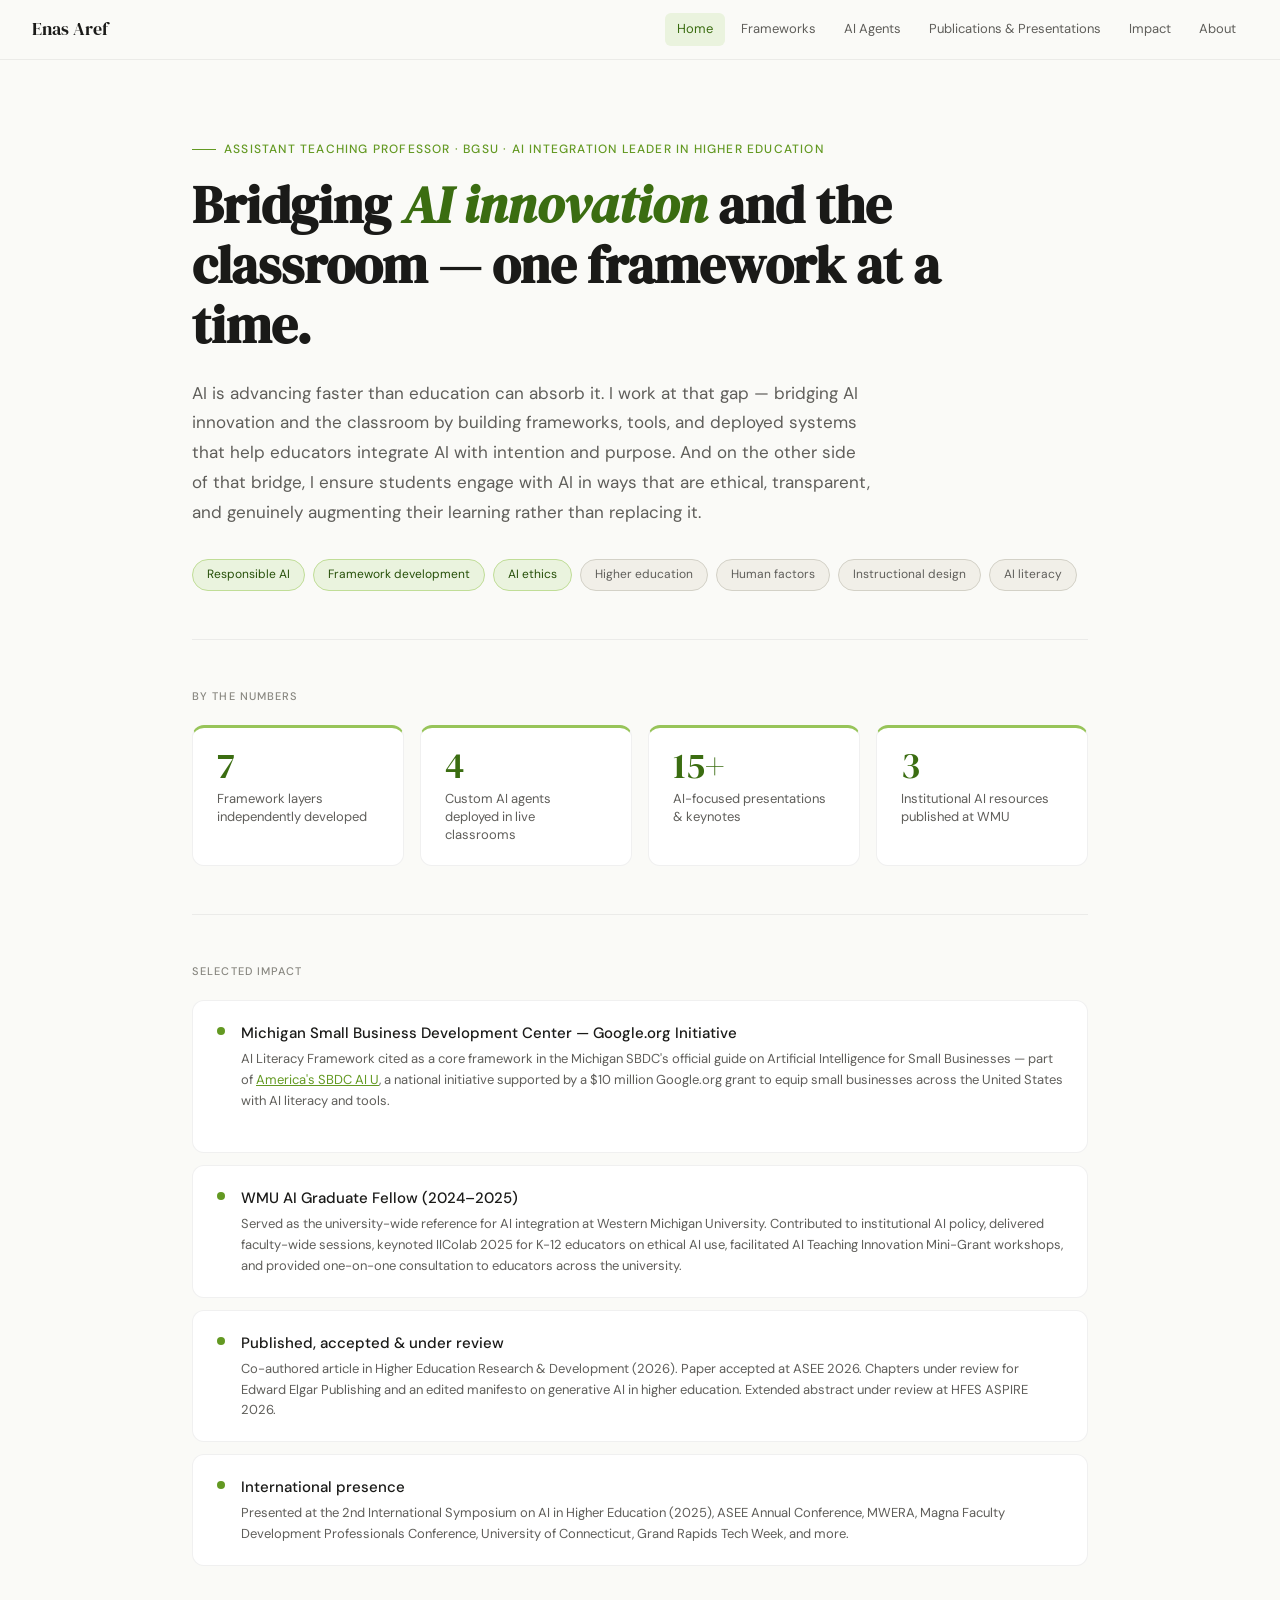
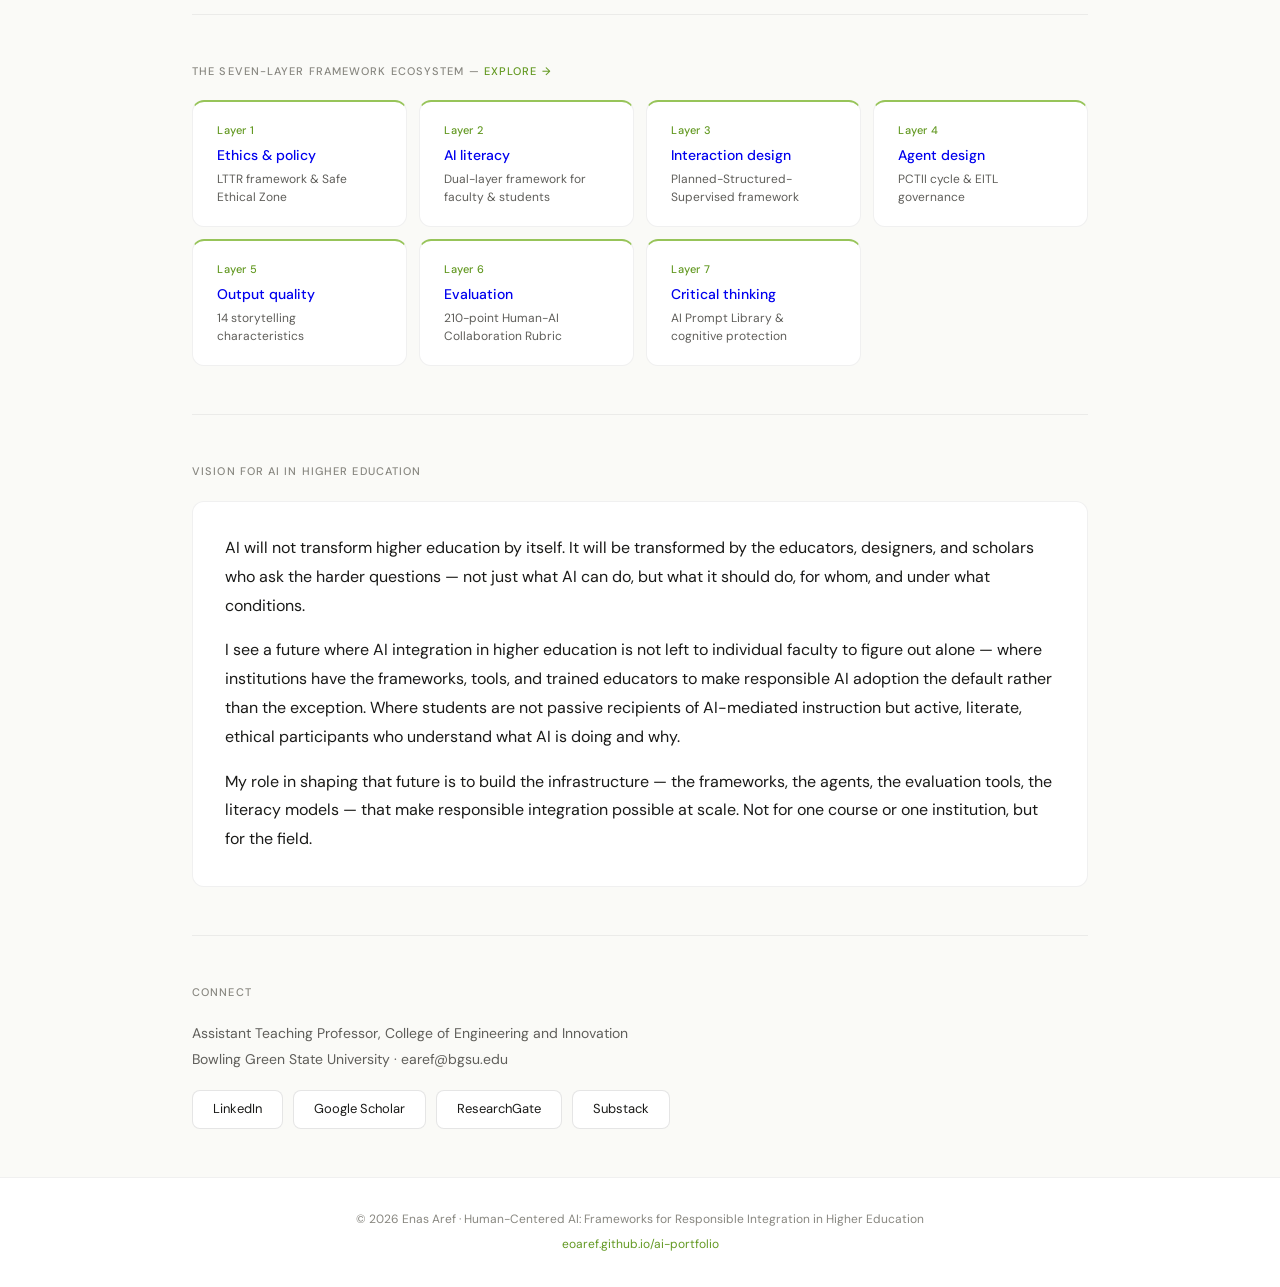
==== commit 76989782: "Update index.html" ====
--- a/index.html
+++ b/index.html
@@ -28,7 +28,7 @@
 
     <!-- HERO -->
     <div class="page-header" style="padding: 5rem 0 3rem;">
-      <div class="eyebrow">Assistant Teaching Professor · BGSU · Framework Scholar</div>
+      <div class="eyebrow">Assistant Teaching Professor · BGSU ·  AI Integration Leader in Higher Education</div>
       <h1 style="font-family:'DM Serif Display',serif; font-size:clamp(32px,5vw,52px); line-height:1.15; max-width:760px; margin-bottom:1.5rem;">
         Bridging <em style="font-style:italic; color:var(--green-600);">AI innovation</em> and the classroom — one framework at a time.
       </h1>
@@ -165,7 +165,15 @@
         </a>
       </div>
     </div>
-
+<!-- FUTURE VISION -->
+<div class="section">
+  <div class="section-label">Vision for AI in higher education</div>
+  <div style="background:var(--white); border:1px solid var(--border-light); border-radius:12px; padding:2rem;">
+    <p style="font-size:16px; color:var(--text-primary); line-height:1.8; margin-bottom:1rem;">AI will not transform higher education by itself. It will be transformed by the educators, designers, and scholars who ask the harder questions — not just what AI can do, but what it should do, for whom, and under what conditions.</p>
+    <p style="font-size:16px; color:var(--text-primary); line-height:1.8; margin-bottom:1rem;">I see a future where AI integration in higher education is not left to individual faculty to figure out alone — where institutions have the frameworks, tools, and trained educators to make responsible AI adoption the default rather than the exception. Where students are not passive recipients of AI-mediated instruction but active, literate, ethical participants who understand what AI is doing and why.</p>
+    <p style="font-size:16px; color:var(--text-primary); line-height:1.8;">My role in shaping that future is to build the infrastructure — the frameworks, the agents, the evaluation tools, the literacy models — that make responsible integration possible at scale. Not for one course or one institution, but for the field.</p>
+  </div>
+</div>
     <!-- CONNECT -->
     <div class="section">
       <div class="section-label">Connect</div>
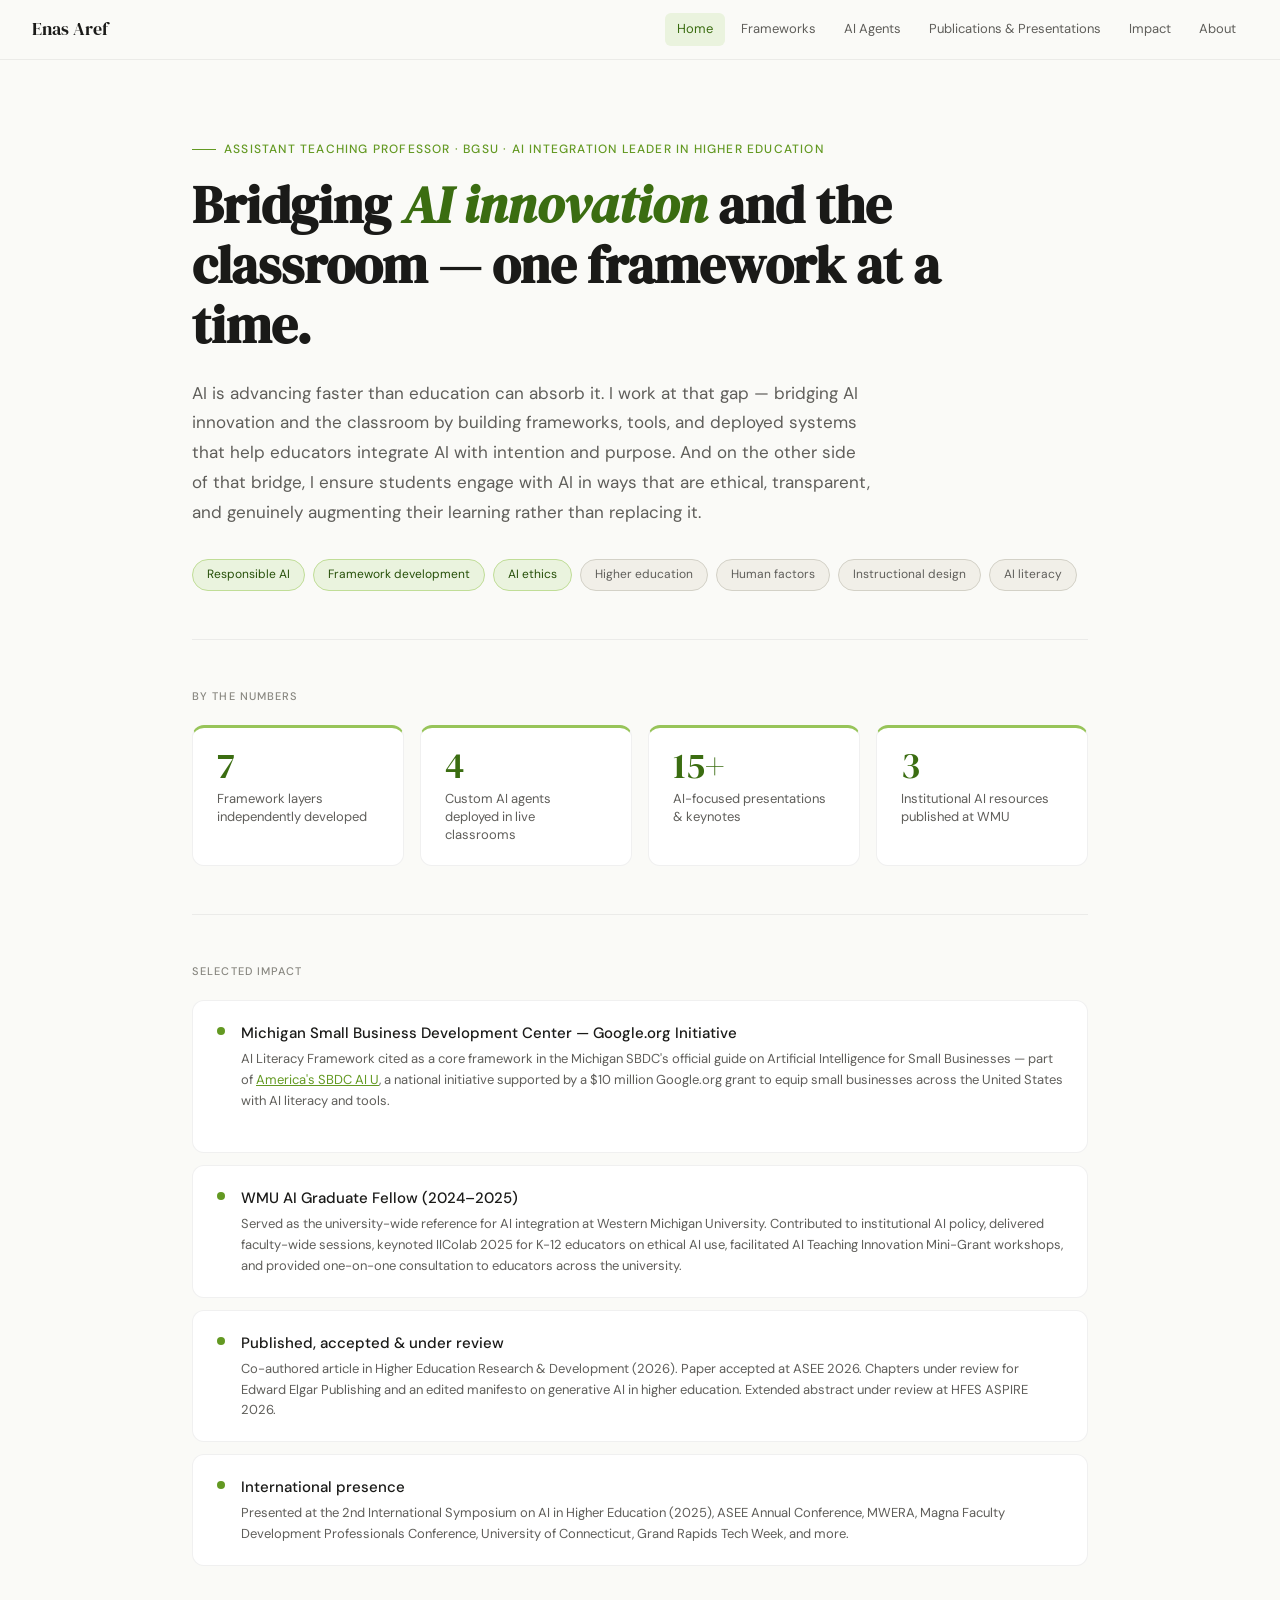
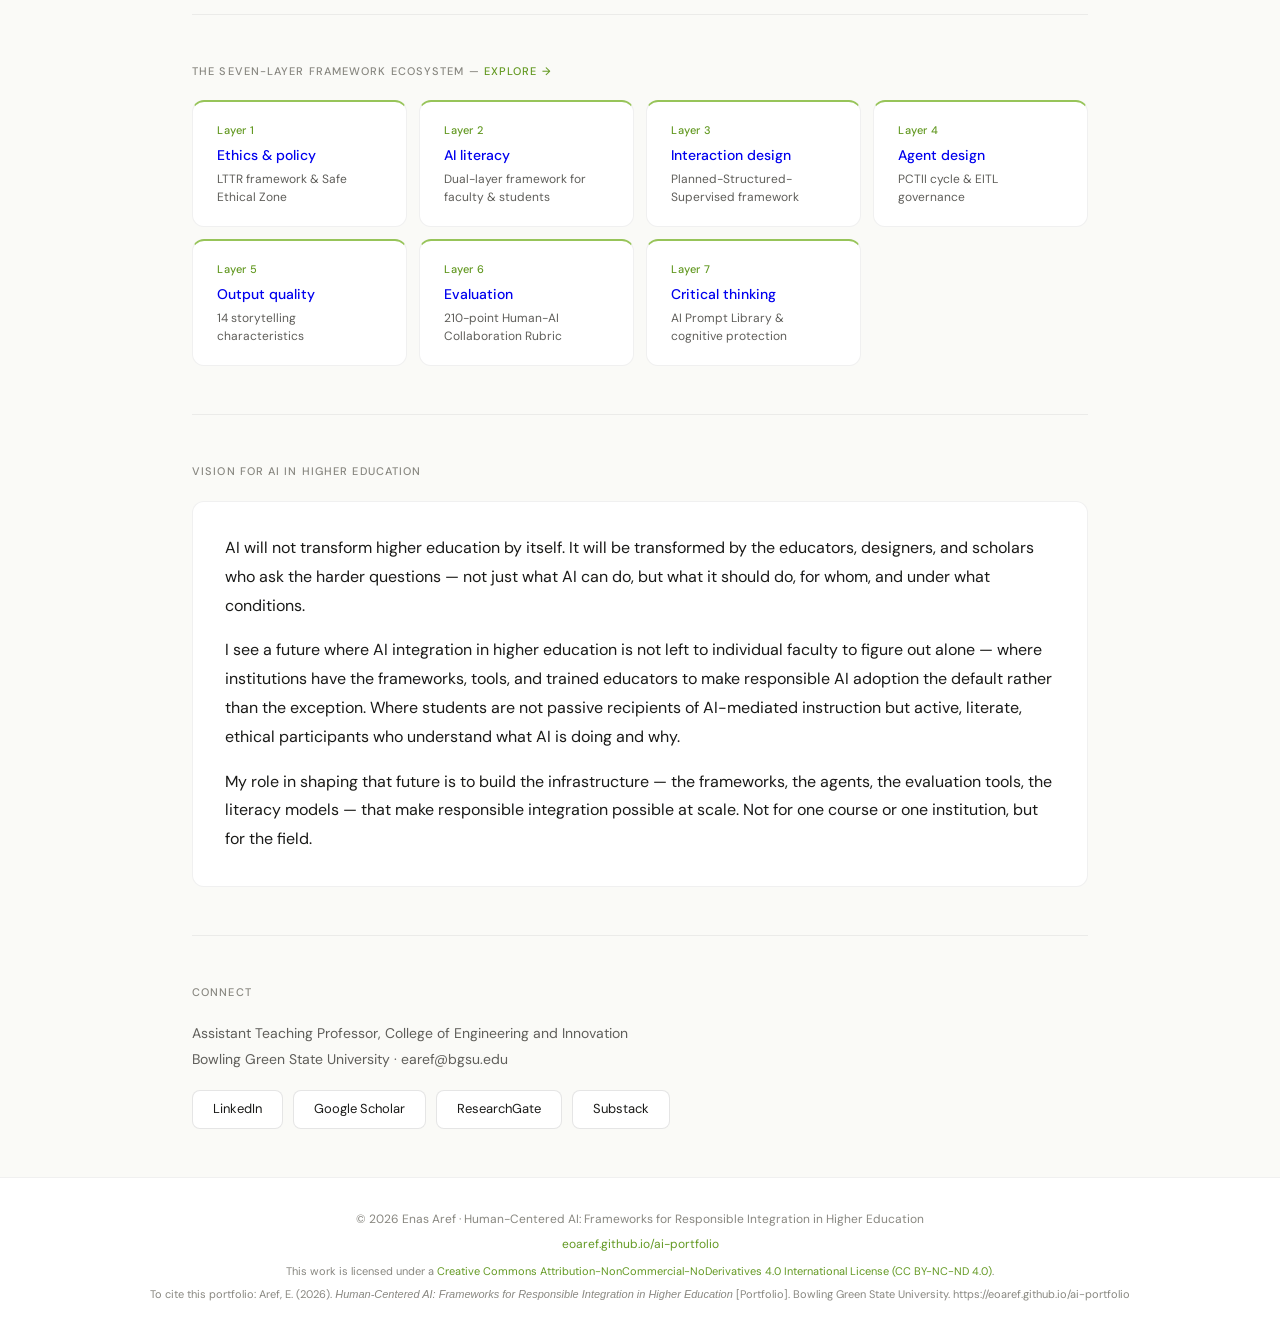
==== commit c293ef49: "Update index.html" ====
--- a/index.html
+++ b/index.html
@@ -193,6 +193,12 @@
 <footer>
   <p>© 2026 Enas Aref · Human-Centered AI: Frameworks for Responsible Integration in Higher Education</p>
   <p style="margin-top:6px;"><a href="https://eoaref.github.io/ai-portfolio">eoaref.github.io/ai-portfolio</a></p>
+  <p style="margin-top:8px; font-size:11px; color:var(--text-muted);">
+    This work is licensed under a <a href="https://creativecommons.org/licenses/by-nc-nd/4.0/" target="_blank" style="color:var(--green-400);">Creative Commons Attribution-NonCommercial-NoDerivatives 4.0 International License (CC BY-NC-ND 4.0)</a>.
+  </p>
+  <p style="margin-top:6px; font-size:11px; color:var(--text-muted);">
+    To cite this portfolio: Aref, E. (2026). <em>Human-Centered AI: Frameworks for Responsible Integration in Higher Education</em> [Portfolio]. Bowling Green State University. https://eoaref.github.io/ai-portfolio
+  </p>
 </footer>
 
 <script>
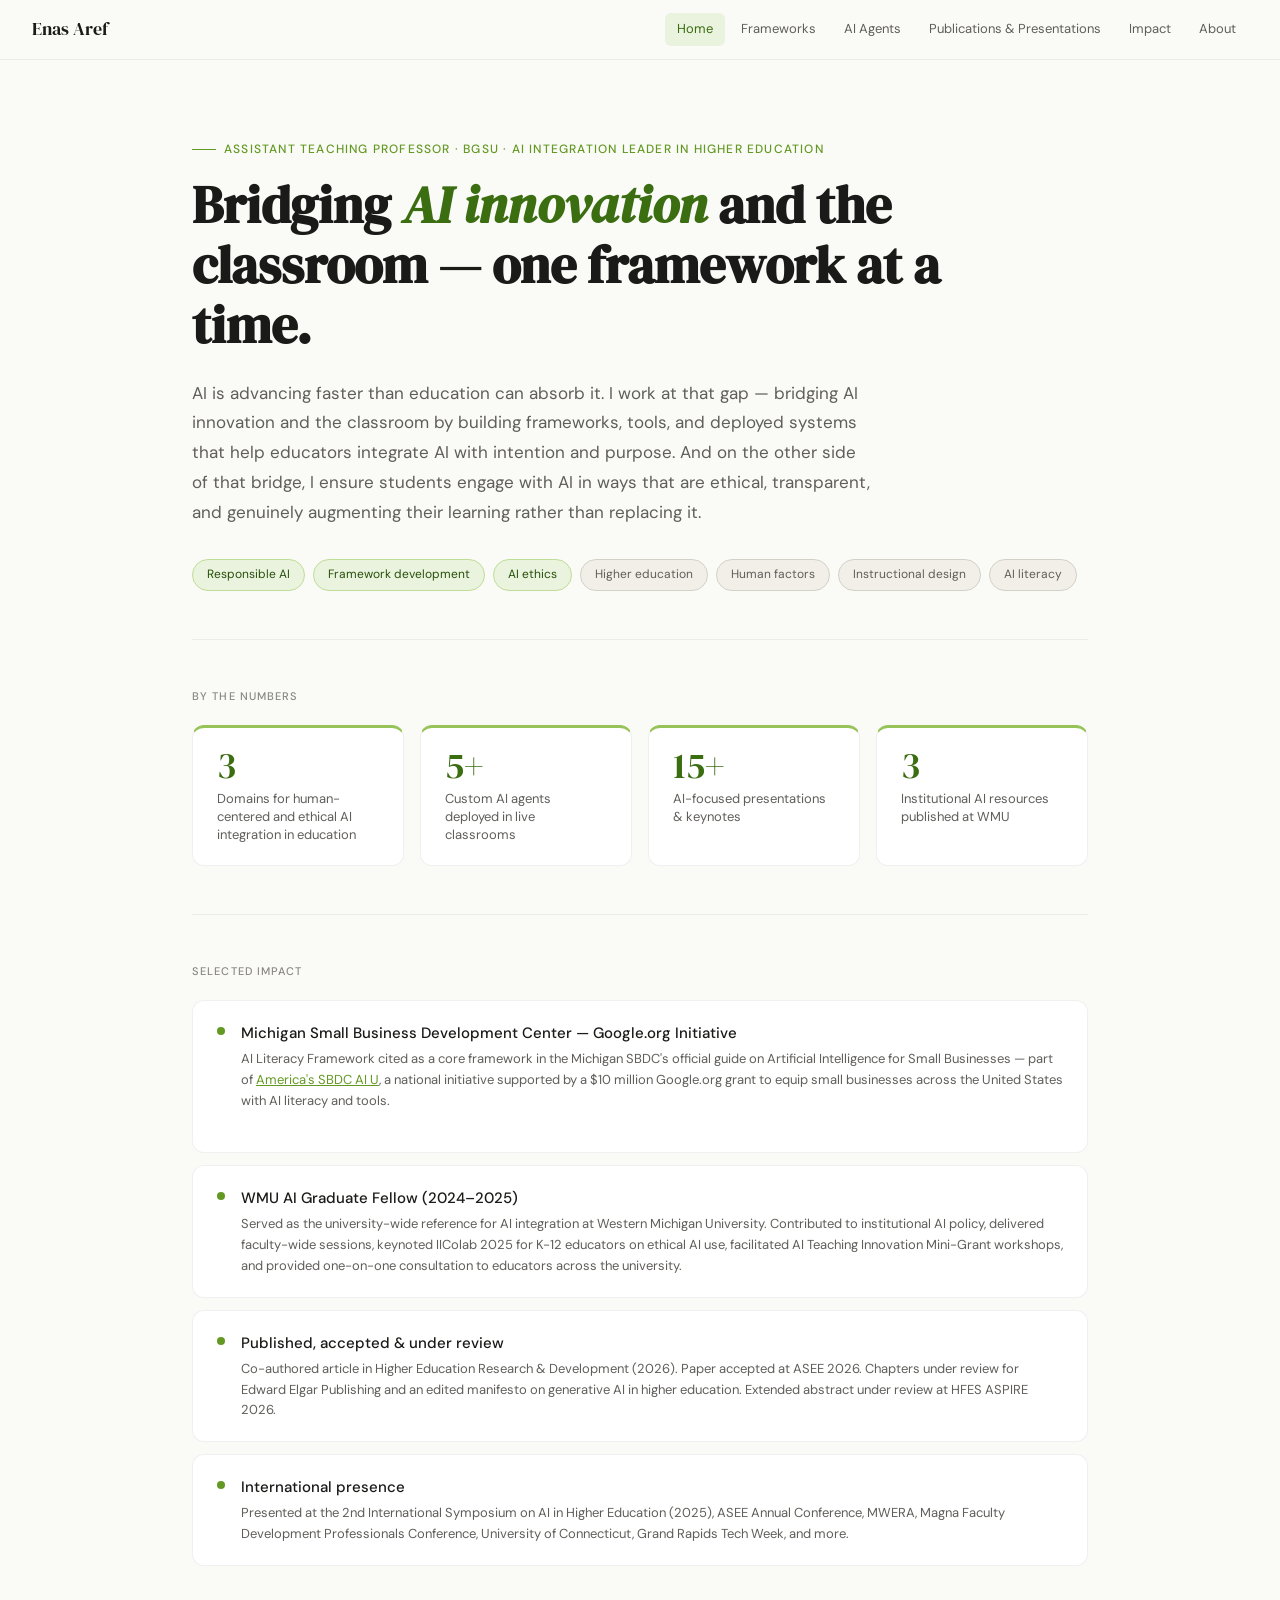
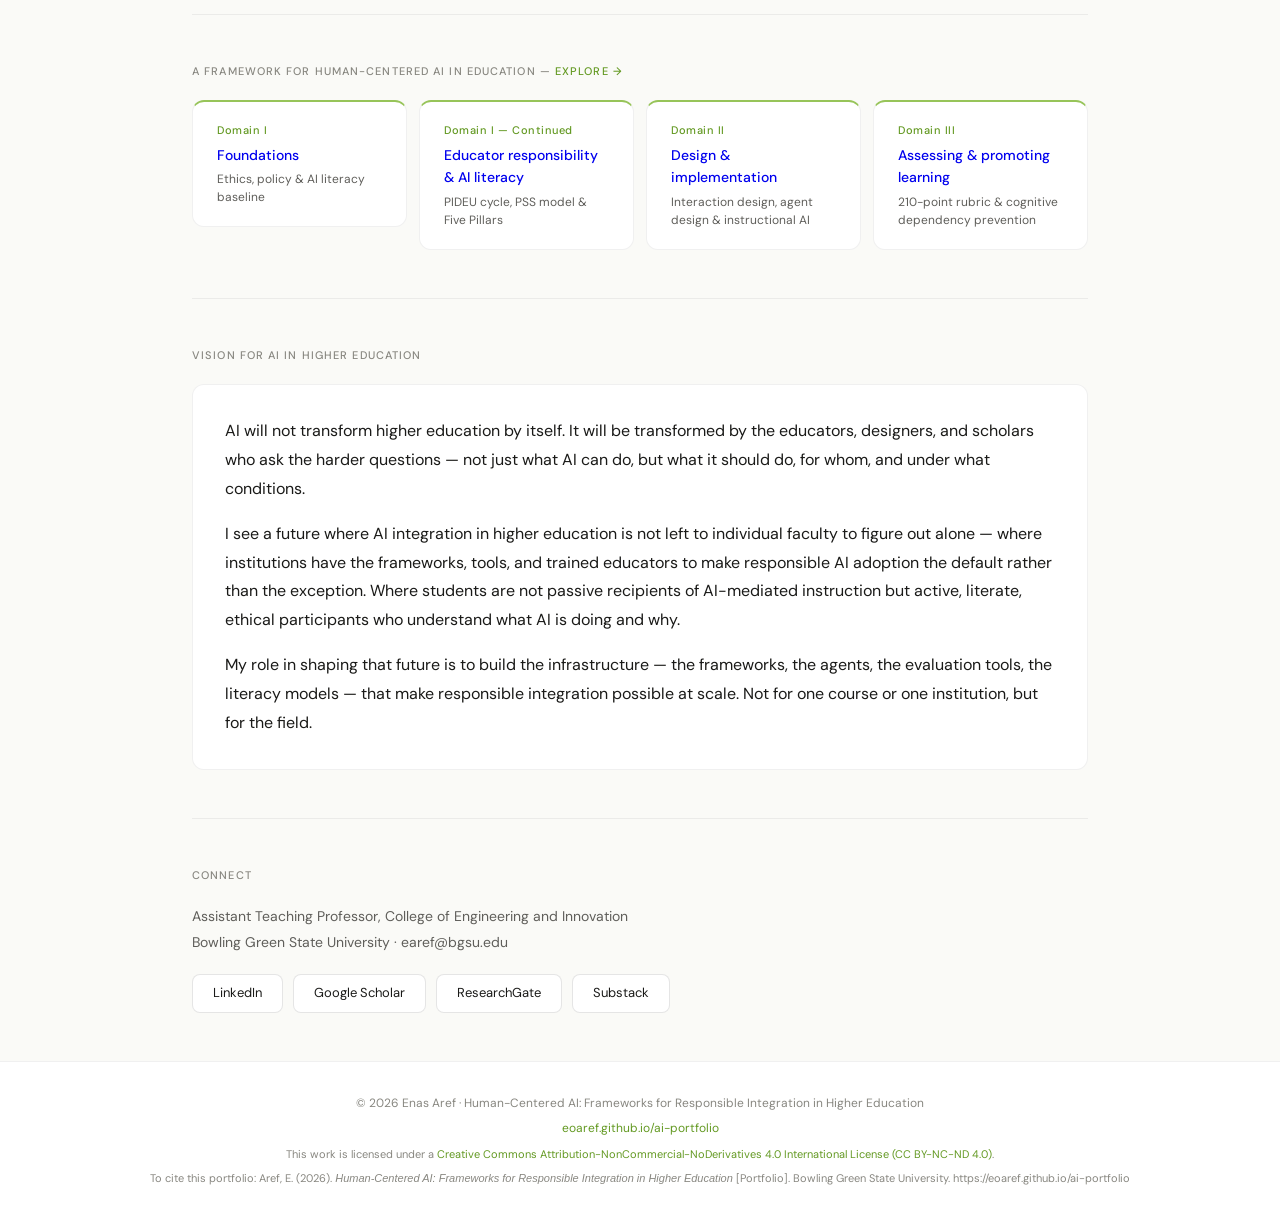
==== commit e381009e: "Update index.html" ====
--- a/index.html
+++ b/index.html
@@ -51,11 +51,11 @@
       <div class="section-label">By the numbers</div>
       <div style="display:grid; grid-template-columns:repeat(auto-fit,minmax(140px,1fr)); gap:16px;">
         <div style="background:var(--white); border:1px solid var(--border-light); border-radius:12px; padding:1.25rem 1.5rem; border-top:3px solid var(--green-200);">
-          <div style="font-family:'DM Serif Display',serif; font-size:36px; color:var(--green-600); line-height:1; margin-bottom:6px;">7</div>
-          <div style="font-size:13px; color:var(--text-secondary); line-height:1.4;">Framework layers independently developed</div>
+          <div style="font-family:'DM Serif Display',serif; font-size:36px; color:var(--green-600); line-height:1; margin-bottom:6px;">3</div>
+          <div style="font-size:13px; color:var(--text-secondary); line-height:1.4;">Domains for human-centered and ethical AI integration in education</div>
         </div>
         <div style="background:var(--white); border:1px solid var(--border-light); border-radius:12px; padding:1.25rem 1.5rem; border-top:3px solid var(--green-200);">
-          <div style="font-family:'DM Serif Display',serif; font-size:36px; color:var(--green-600); line-height:1; margin-bottom:6px;">4</div>
+          <div style="font-family:'DM Serif Display',serif; font-size:36px; color:var(--green-600); line-height:1; margin-bottom:6px;">5+</div>
           <div style="font-size:13px; color:var(--text-secondary); line-height:1.4;">Custom AI agents deployed in live classrooms</div>
         </div>
         <div style="background:var(--white); border:1px solid var(--border-light); border-radius:12px; padding:1.25rem 1.5rem; border-top:3px solid var(--green-200);">
@@ -110,61 +110,45 @@
       </div>
     </div>
 
-    <!-- SEVEN LAYERS PREVIEW -->
-    <div class="section">
-      <div class="section-label">The seven-layer framework ecosystem — <a href="frameworks.html" style="color:var(--green-400); text-decoration:none;">explore →</a></div>
-      <div style="display:grid; grid-template-columns:repeat(auto-fit,minmax(180px,1fr)); gap:12px;">
-        <a href="frameworks.html" style="text-decoration:none;">
-          <div class="card" style="cursor:pointer; border-top:2px solid var(--green-200);">
-            <div style="font-size:11px; font-weight:500; color:var(--green-400); margin-bottom:4px; letter-spacing:.05em;">Layer 1</div>
-            <div style="font-size:14px; font-weight:500; margin-bottom:4px;">Ethics & policy</div>
-            <div style="font-size:12px; color:var(--text-secondary); line-height:1.5;">LTTR framework & Safe Ethical Zone</div>
-          </div>
-        </a>
-        <a href="frameworks.html" style="text-decoration:none;">
-          <div class="card" style="cursor:pointer; border-top:2px solid var(--green-200);">
-            <div style="font-size:11px; font-weight:500; color:var(--green-400); margin-bottom:4px; letter-spacing:.05em;">Layer 2</div>
-            <div style="font-size:14px; font-weight:500; margin-bottom:4px;">AI literacy</div>
-            <div style="font-size:12px; color:var(--text-secondary); line-height:1.5;">Dual-layer framework for faculty & students</div>
-          </div>
-        </a>
-        <a href="frameworks.html" style="text-decoration:none;">
-          <div class="card" style="cursor:pointer; border-top:2px solid var(--green-200);">
-            <div style="font-size:11px; font-weight:500; color:var(--green-400); margin-bottom:4px; letter-spacing:.05em;">Layer 3</div>
-            <div style="font-size:14px; font-weight:500; margin-bottom:4px;">Interaction design</div>
-            <div style="font-size:12px; color:var(--text-secondary); line-height:1.5;">Planned-Structured-Supervised framework</div>
-          </div>
-        </a>
-        <a href="frameworks.html" style="text-decoration:none;">
-          <div class="card" style="cursor:pointer; border-top:2px solid var(--green-200);">
-            <div style="font-size:11px; font-weight:500; color:var(--green-400); margin-bottom:4px; letter-spacing:.05em;">Layer 4</div>
-            <div style="font-size:14px; font-weight:500; margin-bottom:4px;">Agent design</div>
-            <div style="font-size:12px; color:var(--text-secondary); line-height:1.5;">PCTII cycle & EITL governance</div>
-          </div>
-        </a>
-        <a href="frameworks.html" style="text-decoration:none;">
-          <div class="card" style="cursor:pointer; border-top:2px solid var(--green-200);">
-            <div style="font-size:11px; font-weight:500; color:var(--green-400); margin-bottom:4px; letter-spacing:.05em;">Layer 5</div>
-            <div style="font-size:14px; font-weight:500; margin-bottom:4px;">Output quality</div>
-            <div style="font-size:12px; color:var(--text-secondary); line-height:1.5;">14 storytelling characteristics</div>
-          </div>
-        </a>
-        <a href="frameworks.html" style="text-decoration:none;">
-          <div class="card" style="cursor:pointer; border-top:2px solid var(--green-200);">
-            <div style="font-size:11px; font-weight:500; color:var(--green-400); margin-bottom:4px; letter-spacing:.05em;">Layer 6</div>
-            <div style="font-size:14px; font-weight:500; margin-bottom:4px;">Evaluation</div>
-            <div style="font-size:12px; color:var(--text-secondary); line-height:1.5;">210-point Human-AI Collaboration Rubric</div>
-          </div>
-        </a>
-        <a href="frameworks.html" style="text-decoration:none;">
-          <div class="card" style="cursor:pointer; border-top:2px solid var(--green-200);">
-            <div style="font-size:11px; font-weight:500; color:var(--green-400); margin-bottom:4px; letter-spacing:.05em;">Layer 7</div>
-            <div style="font-size:14px; font-weight:500; margin-bottom:4px;">Critical thinking</div>
-            <div style="font-size:12px; color:var(--text-secondary); line-height:1.5;">AI Prompt Library & cognitive protection</div>
-          </div>
-        </a>
+     <!-- FRAMEWORK DOMAINS PREVIEW -->
+<div class="section">
+  <div class="section-label">A framework for human-centered AI in education — <a href="frameworks.html" style="color:var(--green-400); text-decoration:none;">explore →</a></div>
+  <div style="display:grid; grid-template-columns:repeat(auto-fit,minmax(180px,1fr)); gap:12px;">
+
+    <a href="frameworks.html#domain-1" style="text-decoration:none;">
+      <div class="card" style="cursor:pointer; border-top:2px solid var(--green-200);">
+        <div style="font-size:11px; font-weight:500; color:var(--green-400); margin-bottom:4px; letter-spacing:.05em;">Domain I</div>
+        <div style="font-size:14px; font-weight:500; margin-bottom:4px;">Foundations</div>
+        <div style="font-size:12px; color:var(--text-secondary); line-height:1.5;">Ethics, policy & AI literacy baseline</div>
       </div>
-    </div>
+    </a>
+
+    <a href="frameworks.html#domain-2" style="text-decoration:none;">
+      <div class="card" style="cursor:pointer; border-top:2px solid var(--green-200);">
+        <div style="font-size:11px; font-weight:500; color:var(--green-400); margin-bottom:4px; letter-spacing:.05em;">Domain I — Continued</div>
+        <div style="font-size:14px; font-weight:500; margin-bottom:4px;">Educator responsibility & AI literacy</div>
+        <div style="font-size:12px; color:var(--text-secondary); line-height:1.5;">PIDEU cycle, PSS model & Five Pillars</div>
+      </div>
+    </a>
+
+    <a href="frameworks.html#domain-2-impl" style="text-decoration:none;">
+      <div class="card" style="cursor:pointer; border-top:2px solid var(--green-200);">
+        <div style="font-size:11px; font-weight:500; color:var(--green-400); margin-bottom:4px; letter-spacing:.05em;">Domain II</div>
+        <div style="font-size:14px; font-weight:500; margin-bottom:4px;">Design & implementation</div>
+        <div style="font-size:12px; color:var(--text-secondary); line-height:1.5;">Interaction design, agent design & instructional AI</div>
+      </div>
+    </a>
+
+    <a href="frameworks.html#domain-3" style="text-decoration:none;">
+      <div class="card" style="cursor:pointer; border-top:2px solid var(--green-200);">
+        <div style="font-size:11px; font-weight:500; color:var(--green-400); margin-bottom:4px; letter-spacing:.05em;">Domain III</div>
+        <div style="font-size:14px; font-weight:500; margin-bottom:4px;">Assessing & promoting learning</div>
+        <div style="font-size:12px; color:var(--text-secondary); line-height:1.5;">210-point rubric & cognitive dependency prevention</div>
+      </div>
+    </a>
+
+  </div>
+</div>
 <!-- FUTURE VISION -->
 <div class="section">
   <div class="section-label">Vision for AI in higher education</div>
